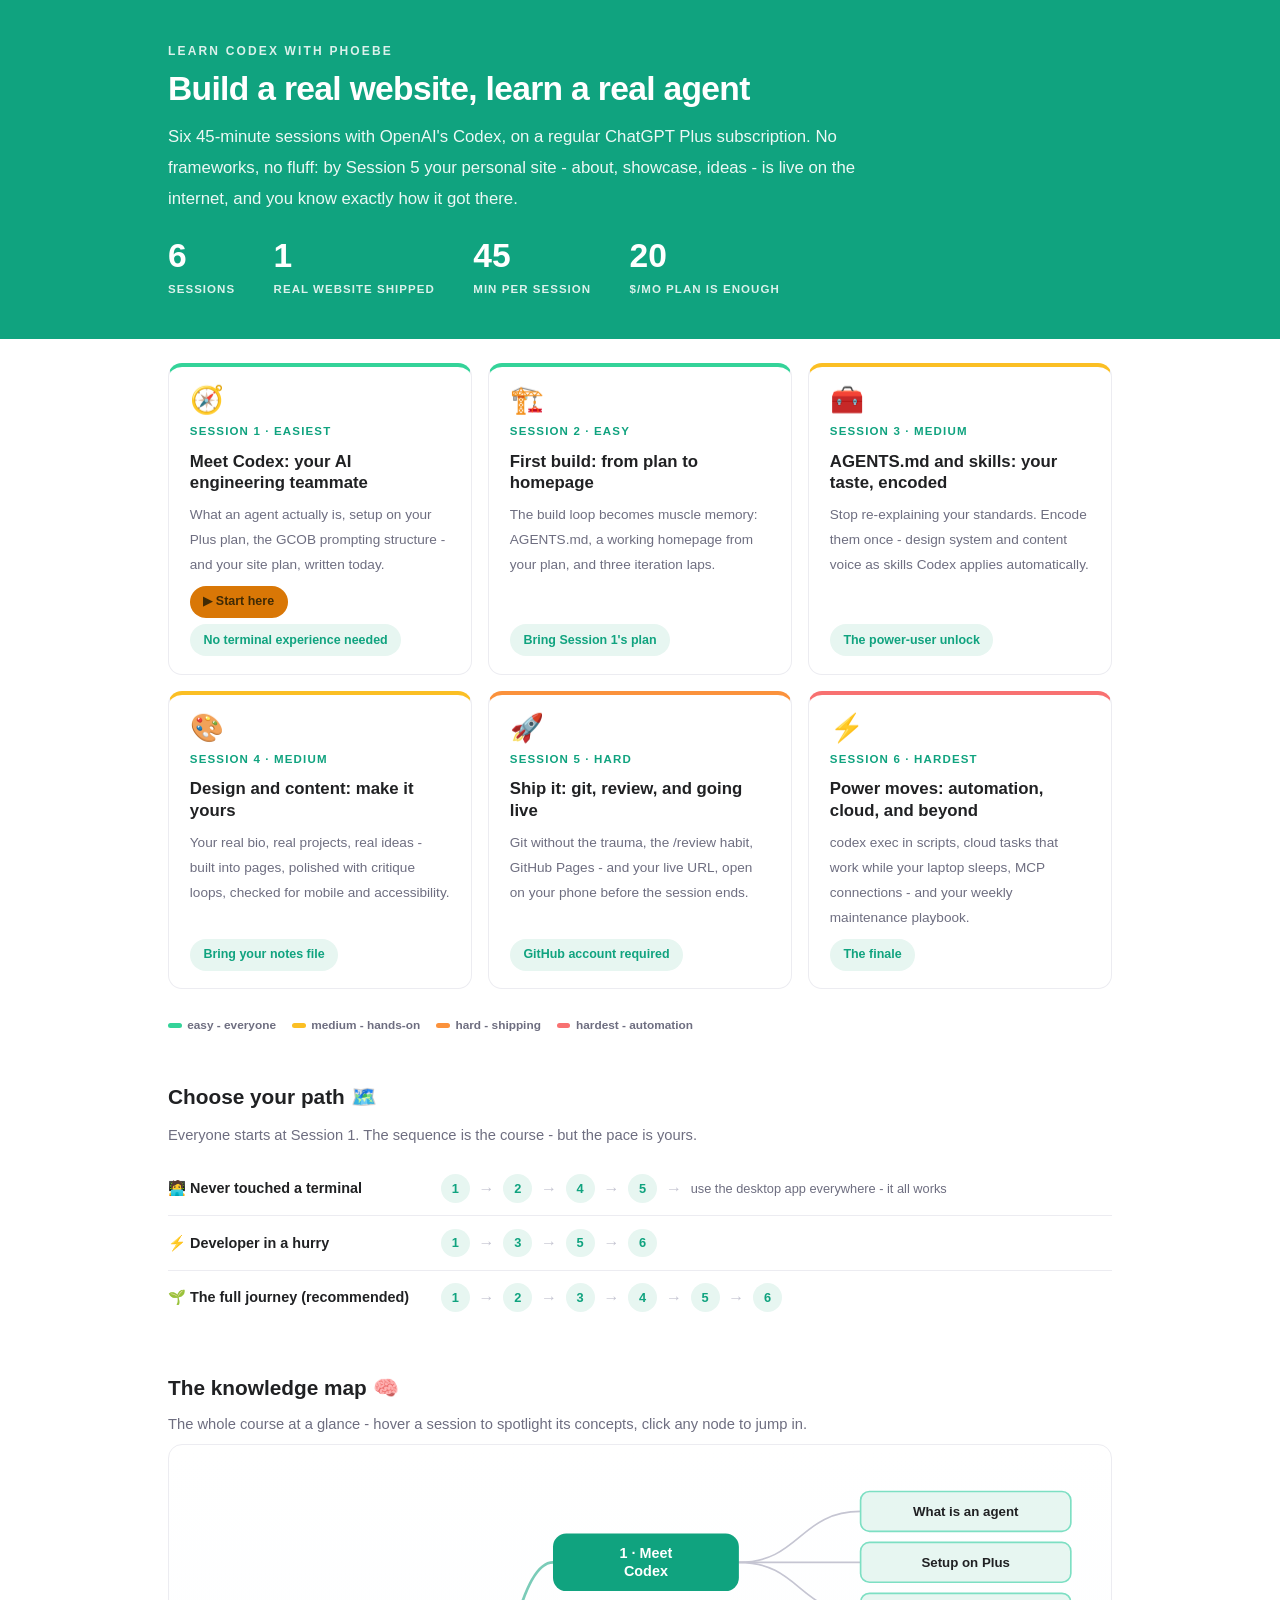
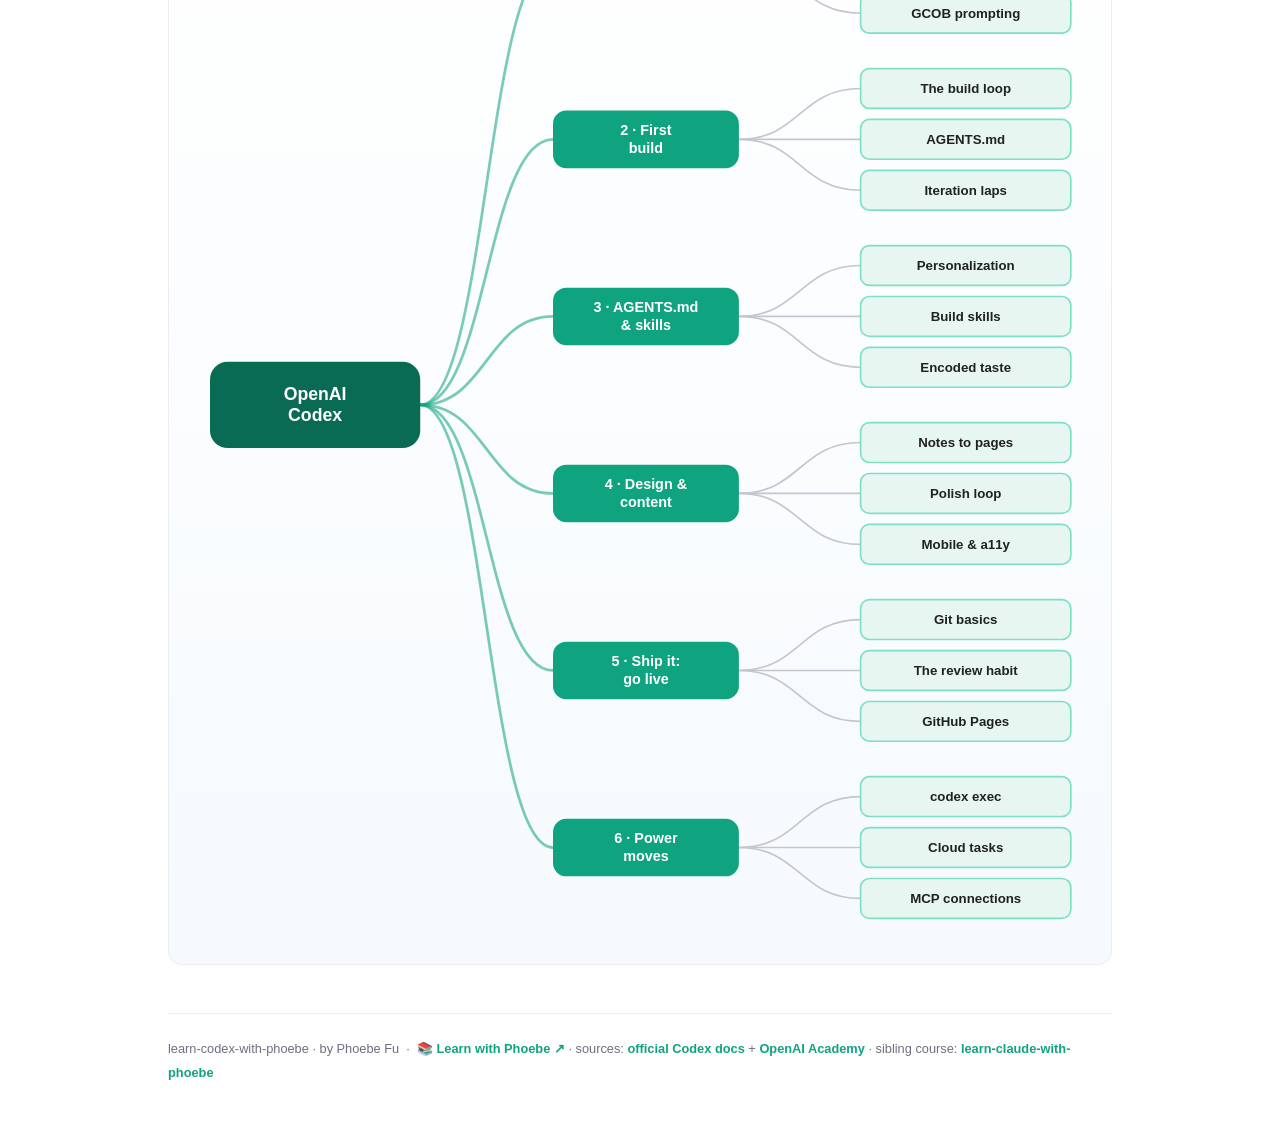
==== index.html @ 8ceea623 "Fix diagram clipping and make every page readable on a narrow screen Diagrams: measured geometry def" ====
<!DOCTYPE html>
<html lang="en">
<head>
<meta charset="UTF-8">
<meta name="viewport" content="width=device-width, initial-scale=1.0">
<title>learn codex with phoebe - build a real website in six sessions</title>
<link rel="stylesheet" href="assets/style.css?v=16">
<style>
  .stats-row { display: flex; gap: 2.4rem; margin-top: 1.5rem; flex-wrap: wrap; }
  .stat b { display: block; font-size: 2.1rem; font-weight: 800; line-height: 1.05; font-variant-numeric: tabular-nums; }
  .stat span { font-size: .72rem; opacity: .85; text-transform: uppercase; letter-spacing: .09em; font-weight: 600; }

  .course-grid { display: grid; grid-template-columns: repeat(auto-fit, minmax(17rem, 1fr)); gap: 1rem; margin-top: 1.5rem; }
  .course-card {
    border: 1px solid var(--hairline);
    border-top: 4px solid var(--diff, var(--indigo));
    border-radius: var(--radius);
    padding: 1.2rem 1.3rem 1.1rem;
    display: flex;
    flex-direction: column;
    gap: .5rem;
    text-decoration: none;
    color: var(--ink);
    background: #fff;
    transition: box-shadow .15s ease, border-color .15s ease, transform .15s ease;
    position: relative;
  }
  .course-card:hover { border-color: var(--indigo-soft); border-top-color: var(--diff, var(--indigo)); box-shadow: 0 8px 28px rgba(16,163,127,.13); transform: translateY(-3px); }
  .course-card .cicon { font-size: 1.7rem; line-height: 1; }
  .course-card .cnum { font-size: .72rem; font-weight: 700; color: var(--indigo); text-transform: uppercase; letter-spacing: .1em; }
  .course-card h3 { font-size: 1.05rem; font-weight: 800; line-height: 1.3; }
  .course-card p { font-size: .85rem; color: var(--muted); flex: 1; }
  .course-card .meta { display: flex; gap: .4rem; flex-wrap: wrap; }

  .diff-legend { display: flex; gap: 1rem; margin-top: 1.6rem; font-size: .74rem; color: var(--muted); font-weight: 600; flex-wrap: wrap; }
  .diff-legend i { display: inline-block; width: .85rem; height: .35rem; border-radius: 999px; margin-right: .35rem; vertical-align: middle; }

  .paths { margin-top: 2.6rem; }
  .paths h2 { font-size: 1.3rem; font-weight: 800; margin-bottom: .3rem; }
  .paths .plede { color: var(--muted); font-size: .92rem; margin-bottom: .8rem; }
  .path { display: flex; gap: .55rem; align-items: center; padding: .75rem 0; border-bottom: .5px solid var(--hairline); flex-wrap: wrap; }
  .path:last-child { border-bottom: none; }
  .path b { min-width: 16.5rem; font-size: .9rem; }
  .path .pstep { background: var(--indigo-50); color: var(--indigo); border-radius: 999px; padding: .16rem .68rem; font-weight: 700; font-size: .8rem; text-decoration: none; transition: all .12s ease; }
  .path .pstep:hover { background: var(--indigo); color: #fff; }
  .path .parr { color: var(--faint); font-weight: 700; }

  .mm-section { margin-top: 1.6rem; }
  .mm-section h2 { font-size: 1.3rem; font-weight: 800; margin-bottom: .2rem; }
  .mm-section .mm-lede { color: var(--muted); font-size: .92rem; margin-bottom: .4rem; }
  .mm-wrap { border: 1px solid var(--hairline); border-radius: var(--radius); background: linear-gradient(180deg,#fff, #F6FAFD); padding: .6rem; overflow-x: auto; }
  .mm-svg { width: 100%; height: auto; display: block; max-width: 60rem; margin: 0 auto; min-width: 34rem; }
  .mm-link { cursor: pointer; text-decoration: none; }
  .mm-node rect { transition: opacity .15s ease, filter .15s ease; }
  .mm-node text { pointer-events: none; }
  .mm-link:hover .mm-node rect { filter: brightness(1.06); }
  .mm-edge { transition: opacity .15s ease; }
</style>
</head>
<body>

<header class="masthead">
  <div class="wrap">
    <div class="eyebrow">Learn Codex with Phoebe</div>
    <h1>Build a real website, learn a real agent</h1>
    <p class="sub">Six 45-minute sessions with OpenAI's Codex, on a regular ChatGPT Plus subscription. No frameworks, no fluff: by Session 5 your personal site - about, showcase, ideas - is live on the internet, and you know exactly how it got there.</p>
    <div class="stats-row">
      <div class="stat"><b data-count="6">6</b><span>sessions</span></div>
      <div class="stat"><b data-count="1">1</b><span>real website shipped</span></div>
      <div class="stat"><b data-count="45">45</b><span>min per session</span></div>
      <div class="stat"><b data-count="20">20</b><span>$/mo plan is enough</span></div>
    </div>
  </div>
</header>

<main class="wrap">
  

  <section class="section">
    <div class="course-grid">
      <a class="course-card" href="courses/01-meet-codex.html" style="--diff:#34D399">
        <span class="cicon">🧭</span>
        <span class="cnum">Session 1 · easiest</span>
        <h3>Meet Codex: your AI engineering teammate</h3>
        <p>What an agent actually is, setup on your Plus plan, the GCOB prompting structure - and your site plan, written today.</p>
        <span class="meta"><span class="pill amber">▶ Start here</span><span class="pill light">No terminal experience needed</span></span>
      </a>
      <a class="course-card" href="courses/02-first-build.html" style="--diff:#34D399">
        <span class="cicon">🏗️</span>
        <span class="cnum">Session 2 · easy</span>
        <h3>First build: from plan to homepage</h3>
        <p>The build loop becomes muscle memory: AGENTS.md, a working homepage from your plan, and three iteration laps.</p>
        <span class="meta"><span class="pill light">Bring Session 1's plan</span></span>
      </a>
      <a class="course-card" href="courses/03-agents-and-skills.html" style="--diff:#FBBF24">
        <span class="cicon">🧰</span>
        <span class="cnum">Session 3 · medium</span>
        <h3>AGENTS.md and skills: your taste, encoded</h3>
        <p>Stop re-explaining your standards. Encode them once - design system and content voice as skills Codex applies automatically.</p>
        <span class="meta"><span class="pill light">The power-user unlock</span></span>
      </a>
      <a class="course-card" href="courses/04-design-and-content.html" style="--diff:#FBBF24">
        <span class="cicon">🎨</span>
        <span class="cnum">Session 4 · medium</span>
        <h3>Design and content: make it yours</h3>
        <p>Your real bio, real projects, real ideas - built into pages, polished with critique loops, checked for mobile and accessibility.</p>
        <span class="meta"><span class="pill light">Bring your notes file</span></span>
      </a>
      <a class="course-card" href="courses/05-ship-it.html" style="--diff:#FB923C">
        <span class="cicon">🚀</span>
        <span class="cnum">Session 5 · hard</span>
        <h3>Ship it: git, review, and going live</h3>
        <p>Git without the trauma, the /review habit, GitHub Pages - and your live URL, open on your phone before the session ends.</p>
        <span class="meta"><span class="pill light">GitHub account required</span></span>
      </a>
      <a class="course-card" href="courses/06-power-moves.html" style="--diff:#F87171">
        <span class="cicon">⚡</span>
        <span class="cnum">Session 6 · hardest</span>
        <h3>Power moves: automation, cloud, and beyond</h3>
        <p>codex exec in scripts, cloud tasks that work while your laptop sleeps, MCP connections - and your weekly maintenance playbook.</p>
        <span class="meta"><span class="pill light">The finale</span></span>
      </a>
    </div>
    <div class="diff-legend">
      <span><i style="background:#34D399"></i>easy - everyone</span>
      <span><i style="background:#FBBF24"></i>medium - hands-on</span>
      <span><i style="background:#FB923C"></i>hard - shipping</span>
      <span><i style="background:#F87171"></i>hardest - automation</span>
    </div>

    <div class="paths">
      <h2>Choose your path 🗺️</h2>
      <p class="plede">Everyone starts at Session 1. The sequence is the course - but the pace is yours.</p>
      <div class="path"><b>🧑‍💻 Never touched a terminal</b>
        <a class="pstep" href="courses/01-meet-codex.html">1</a><span class="parr">→</span>
        <a class="pstep" href="courses/02-first-build.html">2</a><span class="parr">→</span>
        <a class="pstep" href="courses/04-design-and-content.html">4</a><span class="parr">→</span>
        <a class="pstep" href="courses/05-ship-it.html">5</a><span class="parr">→</span>
        <span style="font-size:.8rem;color:var(--muted)">use the desktop app everywhere - it all works</span>
      </div>
      <div class="path"><b>⚡ Developer in a hurry</b>
        <a class="pstep" href="courses/01-meet-codex.html">1</a><span class="parr">→</span>
        <a class="pstep" href="courses/03-agents-and-skills.html">3</a><span class="parr">→</span>
        <a class="pstep" href="courses/05-ship-it.html">5</a><span class="parr">→</span>
        <a class="pstep" href="courses/06-power-moves.html">6</a>
      </div>
      <div class="path"><b>🌱 The full journey (recommended)</b>
        <a class="pstep" href="courses/01-meet-codex.html">1</a><span class="parr">→</span>
        <a class="pstep" href="courses/02-first-build.html">2</a><span class="parr">→</span>
        <a class="pstep" href="courses/03-agents-and-skills.html">3</a><span class="parr">→</span>
        <a class="pstep" href="courses/04-design-and-content.html">4</a><span class="parr">→</span>
        <a class="pstep" href="courses/05-ship-it.html">5</a><span class="parr">→</span>
        <a class="pstep" href="courses/06-power-moves.html">6</a>
      </div>
    </div>
  </section>

  <section class="section mm-section">
    <h2>The knowledge map 🧠</h2>
    <p class="mm-lede">The whole course at a glance - hover a session to spotlight its concepts, click any node to jump in.</p>
    <div class="mm-wrap"><div id="mindmap"></div></div>
  </section>

  <footer class="pagefoot">
    <span>learn-codex-with-phoebe · by Phoebe Fu &nbsp;·&nbsp; 📚 <a href="https://phoebefu6.github.io/learn-with-phoebe/">Learn with Phoebe ↗</a> · sources: <a href="https://learn.chatgpt.com/docs">official Codex docs</a> + <a href="https://academy.openai.com">OpenAI Academy</a> · sibling course: <a href="https://phoebefu6.github.io/learn-claude-with-phoebe/">learn-claude-with-phoebe</a></span>
  </footer>
</main>

<script>
window.MINDMAP_DATA = {
  title: "OpenAI\nCodex",
  centerColor: "#0A6B54",
  sessions: [
    { label: "Meet\nCodex", href: "courses/01-meet-codex.html", color: "#34D399",
      concepts: [
        { label: "What is an agent", href: "courses/01-meet-codex.html" },
        { label: "Setup on Plus", href: "courses/01-meet-codex.html" },
        { label: "GCOB prompting", href: "courses/01-meet-codex.html" } ] },
    { label: "First\nbuild", href: "courses/02-first-build.html", color: "#34D399",
      concepts: [
        { label: "The build loop", href: "courses/02-first-build.html" },
        { label: "AGENTS.md", href: "courses/02-first-build.html" },
        { label: "Iteration laps", href: "courses/02-first-build.html" } ] },
    { label: "AGENTS.md\n& skills", href: "courses/03-agents-and-skills.html", color: "#FBBF24",
      concepts: [
        { label: "Personalization", href: "courses/03-agents-and-skills.html" },
        { label: "Build skills", href: "courses/03-agents-and-skills.html" },
        { label: "Encoded taste", href: "courses/03-agents-and-skills.html" } ] },
    { label: "Design &\ncontent", href: "courses/04-design-and-content.html", color: "#FBBF24",
      concepts: [
        { label: "Notes to pages", href: "courses/04-design-and-content.html" },
        { label: "Polish loop", href: "courses/04-design-and-content.html" },
        { label: "Mobile & a11y", href: "courses/04-design-and-content.html" } ] },
    { label: "Ship it:\ngo live", href: "courses/05-ship-it.html", color: "#FB923C",
      concepts: [
        { label: "Git basics", href: "courses/05-ship-it.html" },
        { label: "The review habit", href: "courses/05-ship-it.html" },
        { label: "GitHub Pages", href: "courses/05-ship-it.html" } ] },
    { label: "Power\nmoves", href: "courses/06-power-moves.html", color: "#F87171",
      concepts: [
        { label: "codex exec", href: "courses/06-power-moves.html" },
        { label: "Cloud tasks", href: "courses/06-power-moves.html" },
        { label: "MCP connections", href: "courses/06-power-moves.html" } ] }
  ]
};
</script>
<script src="assets/mindmap.js?v=16"></script>
<script src="assets/app.js?v=16"></script>
</body>
</html>
---- assets/style.css ----
/* learn-claude-with-phoebe - editorial bold design system
   Accent: indigo #10A37F · Ink: #202123 · Flagship: amber #D97706 */

:root {
  --indigo: #10A37F;
  --indigo-deep: #0A6B54;
  --indigo-mid: #2FBF96;
  --indigo-soft: #7DDFC3;
  --indigo-50: #E7F6F1;
  --ink: #202123;
  --muted: #6E6E80;
  --faint: #C5C5D2;
  --hairline: #ECECF1;
  --amber: #D97706;
  --amber-ink: #3F2A05;
  --amber-50: #FDF3E3;
  --paper: #FFFFFF;
  --code-bg: #0E1613;
  --code-ink: #D9F2E9;
  --radius: 14px;
}

* { margin: 0; padding: 0; box-sizing: border-box; }

html { font-size: 16px; scroll-behavior: smooth; }
html.zoom-125 { font-size: 20px; }
html.zoom-150 { font-size: 24px; }

body {
  font-family: "Inter", -apple-system, BlinkMacSystemFont, "Segoe UI", Roboto, sans-serif;
  background: var(--paper);
  color: var(--ink);
  line-height: 1.85;
  font-feature-settings: "tnum";
}

.wrap { max-width: 62rem; margin: 0 auto; padding: 0 1.5rem; }

/* ---------- header band ---------- */
.masthead {
  background: var(--indigo);
  color: #fff;
  padding: 2.5rem 0 2.25rem;
}
.masthead .eyebrow {
  font-size: .75rem;
  letter-spacing: .18em;
  text-transform: uppercase;
  opacity: .85;
  font-weight: 600;
}
.masthead h1 {
  font-size: 2.1rem;
  line-height: 1.15;
  font-weight: 800;
  margin: .5rem 0 .75rem;
  letter-spacing: -.02em;
}
.masthead h1 .accent { color: inherit; }
.masthead .sub { font-size: 1.05rem; opacity: .92; max-width: 44rem; }

.chip-row { display: flex; flex-wrap: wrap; gap: .5rem; margin-top: 1.1rem; }
.chip {
  display: inline-flex;
  align-items: center;
  gap: .35rem;
  border-radius: 999px;
  padding: .25rem .8rem;
  font-size: .78rem;
  font-weight: 600;
  white-space: nowrap;
}
.chip.level { background: #fff; color: var(--indigo); }
.chip.audience { background: rgba(255,255,255,.16); color: #fff; border: 1px solid rgba(255,255,255,.35); }
.chip.time { background: var(--ink); color: #fff; font-variant-numeric: tabular-nums; }

/* ---------- agenda bar ---------- */
.agenda {
  display: flex;
  border-radius: 999px;
  overflow: hidden;
  margin: 1.4rem 0 0;
  font-size: .72rem;
  font-weight: 600;
  text-align: center;
  color: #fff;
}
.agenda span { padding: .45rem .3rem; white-space: nowrap; overflow: hidden; text-overflow: ellipsis; }
.agenda .a1 { background: var(--indigo-deep); }
.agenda .a2 { background: var(--indigo-mid); }
.agenda .a3 { background: var(--amber); color: var(--amber-ink); }
.agenda .a4 { background: var(--indigo-soft); }

/* ---------- toolbar ---------- */
.toolbar {
  position: sticky;
  top: 0;
  z-index: 40;
  background: rgba(255,255,255,.94);
  backdrop-filter: blur(6px);
  border-bottom: 1px solid var(--hairline);
  padding: .55rem 0;
}
.toolbar .wrap { display: flex; align-items: center; gap: .6rem; }
.toolbar .crumb { font-size: .8rem; color: var(--muted); font-weight: 600; margin-right: auto; }
.toolbar .crumb a { color: var(--indigo); text-decoration: none; }
.btn {
  border: 1px solid var(--hairline);
  background: #fff;
  color: var(--ink);
  border-radius: 999px;
  padding: .35rem .9rem;
  font-size: .78rem;
  font-weight: 600;
  cursor: pointer;
  font-family: inherit;
  transition: all .15s ease;
}
.btn:hover { border-color: var(--indigo); color: var(--indigo); }
.btn.primary { background: var(--indigo); border-color: var(--indigo); color: #fff; }
.btn.primary:hover { background: var(--indigo-deep); }

/* ---------- sections ---------- */
main { padding: 2.5rem 0 4rem; }

.section { margin-bottom: 2.8rem; }
.section-kicker { margin-bottom: 1rem; }
.section-kicker .klabel {
  display: block;
  font-size: .72rem;
  text-transform: uppercase;
  letter-spacing: .1em;
  color: var(--indigo);
  font-weight: 700;
  margin-bottom: .35rem;
}
.section-kicker h2 {
  font-size: 1.45rem;
  font-weight: 800;
  letter-spacing: -.01em;
  display: flex;
  align-items: center;
  gap: .7rem;
  flex-wrap: wrap;
}
.section-kicker .tag {
  border-radius: 999px;
  padding: .18rem .7rem;
  font-size: .7rem;
  font-weight: 700;
  text-transform: uppercase;
  letter-spacing: .08em;
}
.tag.concept { background: var(--indigo-50); color: var(--indigo); }
.tag.demo { background: var(--amber-50); color: var(--amber-ink); }
.tag.exercise { background: var(--ink); color: #fff; }

.lede { color: var(--muted); max-width: 46rem; margin-bottom: 1.4rem; line-height: 1.8; }

/* live vs self-study markers on cards */
.mode {
  font-size: .64rem;
  font-weight: 700;
  text-transform: uppercase;
  letter-spacing: .07em;
  padding: .14rem .6rem;
  border-radius: 999px;
  flex: none;
}
.mode.live { background: var(--indigo); color: #fff; }
.mode.self { background: #fff; color: var(--muted); border: 1px solid var(--hairline); }

/* ---------- accordions ---------- */
details.card {
  border: 1px solid var(--hairline);
  border-radius: var(--radius);
  margin-bottom: .8rem;
  overflow: hidden;
  background: #fff;
}
details.card[open] { border-color: var(--indigo-soft); box-shadow: 0 8px 28px rgba(16,163,127,.08); }
details.card summary {
  list-style: none;
  cursor: pointer;
  padding: 1rem 1.25rem;
  display: flex;
  align-items: center;
  gap: .75rem;
  font-weight: 700;
  font-size: 1.02rem;
  user-select: none;
}
details.card summary::-webkit-details-marker { display: none; }
details.card summary .dot {
  width: .6rem; height: .6rem;
  border-radius: 999px;
  background: var(--indigo);
  flex: none;
}
details.card summary .mini { margin-left: auto; font-size: .72rem; color: var(--muted); font-weight: 600; white-space: nowrap; }
details.card summary .caret { transition: transform .2s ease; color: var(--indigo); font-size: .8rem; }
details.card[open] summary .caret { transform: rotate(90deg); }
details.card .body { padding: 0 1.25rem 1.4rem; border-top: 1px solid var(--hairline); padding-top: 1.15rem; }
details.card .body p { margin-bottom: 1.05rem; max-width: 48rem; }
details.card .body p:last-child { margin-bottom: 0; }
details.card .body ul, details.card .body ol { margin: 0 0 1.1rem 1.2rem; max-width: 47rem; }
details.card .body li { margin-bottom: .65rem; }
details.card .body h4 { font-size: .95rem; font-weight: 700; margin: 1.1rem 0 .45rem; }
details.card .body h4:first-child { margin-top: 0; }

/* ---------- pills & legends ---------- */
.legend { display: flex; flex-wrap: wrap; gap: .5rem; margin: 0 0 1.2rem; }
.pill {
  display: inline-flex;
  align-items: center;
  gap: .4rem;
  border-radius: 999px;
  padding: .28rem .85rem;
  font-size: .78rem;
  font-weight: 600;
}
.pill.solid { background: var(--indigo); color: #fff; }
.pill.light { background: var(--indigo-50); color: var(--indigo); }
.pill.inkpill { background: var(--ink); color: #fff; }
.pill.amber, .pill.peach { background: var(--amber); color: var(--amber-ink); }
.pill.bare { color: var(--faint); }

/* ---------- 4D grid ---------- */
.grid-2 { display: grid; grid-template-columns: repeat(auto-fit, minmax(15rem, 1fr)); gap: .8rem; margin: .5rem 0 1rem; }
.d-card {
  border: 1px solid var(--hairline);
  border-left: 4px solid var(--indigo);
  border-radius: 10px;
  padding: 1rem 1.1rem;
}
.d-card h4 { font-size: .95rem; margin-bottom: .3rem; }
.d-card h4 .lead-letter { color: var(--indigo); }
.d-card p { font-size: .86rem; color: var(--muted); margin: 0; }

/* ---------- tables ---------- */
table.clean { width: 100%; border-collapse: collapse; font-size: .9rem; margin: .4rem 0 1rem; }
table.clean th {
  text-align: left;
  font-size: .72rem;
  text-transform: uppercase;
  letter-spacing: .08em;
  color: var(--muted);
  padding: .5rem .6rem;
  border-bottom: 2px solid var(--ink);
}
table.clean td { padding: .7rem .6rem; border-bottom: .5px solid var(--hairline); vertical-align: top; line-height: 1.7; }
table.clean td:first-child { font-weight: 600; }

/* ---------- prompt boxes ---------- */
.prompt-box {
  position: relative;
  background: var(--code-bg);
  color: var(--code-ink);
  border-radius: var(--radius);
  padding: 1.1rem 1.2rem;
  margin: 1rem 0 1.2rem;
  font-family: "SF Mono", ui-monospace, Menlo, Consolas, monospace;
  font-size: .84rem;
  line-height: 1.65;
  white-space: pre-wrap;
  word-break: break-word;
}
.prompt-box .label {
  position: absolute;
  top: -0.7rem;
  left: 1rem;
  background: var(--indigo);
  color: #fff;
  font-family: "Inter", -apple-system, sans-serif;
  font-size: .68rem;
  font-weight: 700;
  letter-spacing: .06em;
  text-transform: uppercase;
  border-radius: 999px;
  padding: .15rem .7rem;
}
.prompt-box.bad .label { background: var(--faint); color: var(--ink); }
.prompt-box.good .label { background: var(--amber); color: var(--amber-ink); }
.copy-btn {
  position: absolute;
  top: .7rem;
  right: .7rem;
  background: rgba(255,255,255,.1);
  border: 1px solid rgba(255,255,255,.25);
  color: #fff;
  border-radius: 999px;
  padding: .25rem .8rem;
  font-size: .72rem;
  font-weight: 600;
  cursor: pointer;
  font-family: "Inter", -apple-system, sans-serif;
  transition: background .15s ease;
}
.copy-btn:hover { background: rgba(255,255,255,.22); }
.copy-btn.copied { background: var(--amber); border-color: var(--amber); color: var(--amber-ink); }

/* ---------- demo steps ---------- */
.steps { counter-reset: step; margin: .6rem 0 1rem; }
.step {
  display: flex;
  gap: .9rem;
  padding: .85rem 0;
  border-bottom: .5px solid var(--hairline);
}
.step:last-child { border-bottom: none; }
.step::before {
  counter-increment: step;
  content: counter(step);
  flex: none;
  width: 1.7rem; height: 1.7rem;
  border-radius: 999px;
  background: var(--indigo-50);
  color: var(--indigo);
  font-weight: 700;
  font-size: .85rem;
  display: inline-flex;
  align-items: center;
  justify-content: center;
  margin-top: .1rem;
}
.step p { margin: 0; }

/* ---------- callouts ---------- */
.callout {
  border-radius: var(--radius);
  padding: 1rem 1.2rem;
  margin: 1rem 0;
  font-size: .92rem;
}
.callout.tip { background: var(--indigo-50); border-left: 4px solid var(--indigo); }
.callout.win { background: var(--amber-50); border-left: 4px solid var(--amber); }
.callout strong:first-child { display: block; margin-bottom: .2rem; }

.callout.example {
  background: #FFFFFF;
  border: 1px solid var(--hairline);
  border-left: 4px solid var(--amber);
  font-size: .9rem;
}
.callout.example .ex-pill {
  display: inline-block;
  background: var(--amber);
  color: var(--amber-ink);
  border-radius: 999px;
  padding: .15rem .7rem;
  font-size: .68rem;
  font-weight: 700;
  text-transform: uppercase;
  letter-spacing: .06em;
  margin-bottom: .5rem;
}
.callout.example p { margin: 0 0 .75rem; max-width: 47rem; }
.callout.example p:last-child { margin-bottom: 0; }
.callout.example ul { margin: 0 0 0 1.1rem; max-width: 46rem; }
.callout.example li { margin-bottom: .6rem; }
.callout.example li:last-child { margin-bottom: 0; }

/* ---------- zoomable figures ---------- */
figure.zoomable {
  border: 1px solid var(--hairline);
  border-radius: var(--radius);
  padding: 1.2rem;
  margin: 1rem 0 1.4rem;
  cursor: zoom-in;
  transition: box-shadow .15s ease;
  background: #fff;
}
figure.zoomable:hover { box-shadow: 0 8px 28px rgba(16,163,127,.12); }
figure.zoomable svg, figure.zoomable img { width: 100%; height: auto; display: block; }
figure.zoomable figcaption {
  margin-top: .6rem;
  font-size: .76rem;
  color: var(--muted);
  font-weight: 600;
  display: flex;
  align-items: center;
  gap: .4rem;
}

.lightbox {
  position: fixed;
  inset: 0;
  z-index: 100;
  background: rgba(32,33,35,.9);
  display: none;
  align-items: center;
  justify-content: center;
  padding: 3vh 3vw;
  cursor: zoom-out;
}
.lightbox.open { display: flex; }
.lightbox .inner {
  background: #fff;
  border-radius: var(--radius);
  padding: 2rem;
  max-width: 94vw;
  max-height: 92vh;
  overflow: auto;
}
.lightbox .inner svg, .lightbox .inner img { width: min(88vw, 70rem); height: auto; }
.lightbox .close-hint {
  position: fixed;
  top: 1rem; right: 1.4rem;
  color: #fff;
  font-size: .8rem;
  font-weight: 600;
  opacity: .8;
}

/* ---------- courses covered ---------- */
.covered { border: 1px solid var(--hairline); border-radius: var(--radius); overflow: hidden; }
.covered-row {
  display: flex;
  align-items: baseline;
  gap: .8rem;
  padding: .75rem 1.1rem;
  border-bottom: .5px solid var(--hairline);
  font-size: .9rem;
}
.covered-row:last-child { border-bottom: none; }
.covered-row .status { flex: none; }
.covered-row .name { font-weight: 600; }
.covered-row .note { margin-left: auto; color: var(--muted); font-size: .78rem; text-align: right; }

/* ---------- cheat sheet footer ---------- */
.cheat {
  background: var(--ink);
  color: #fff;
  border-radius: var(--radius);
  padding: 1.6rem 1.6rem 1.3rem;
  margin-top: 3rem;
}
.cheat h3 { font-size: 1.1rem; margin-bottom: 1rem; }
.cheat h3 span { color: var(--indigo-soft); }
.cheat .grid-2 { gap: 1rem; }
.cheat .cheat-item { border-left: 3px solid var(--indigo-mid); padding-left: .8rem; }
.cheat .cheat-item b { display: block; font-size: .85rem; color: var(--indigo-soft); }
.cheat .cheat-item span { font-size: .82rem; opacity: .85; }

footer.pagefoot {
  border-top: 1px solid var(--hairline);
  margin-top: 3rem;
  padding: 1.4rem 0 2.5rem;
  font-size: .8rem;
  color: var(--muted);
  display: flex;
  justify-content: space-between;
  flex-wrap: wrap;
  gap: .8rem;
}
footer.pagefoot a { color: var(--indigo); text-decoration: none; font-weight: 600; }

/* ---------- wayfinding: reading progress + section dots + part numbers ---------- */

#progress-bar {
  position: fixed;
  top: 0; left: 0;
  height: 3px;
  width: 0;
  background: linear-gradient(90deg, var(--indigo), var(--amber));
  z-index: 90;
}

.pagenav {
  position: fixed;
  right: 1.1rem;
  top: 50%;
  transform: translateY(-50%);
  z-index: 50;
  display: flex;
  flex-direction: column;
  gap: .55rem;
}
.pagenav a {
  width: .68rem; height: .68rem;
  border-radius: 999px;
  background: #fff;
  border: 2px solid var(--faint);
  display: block;
  position: relative;
  transition: all .15s ease;
}
.pagenav a:hover { border-color: var(--indigo); transform: scale(1.3); }
.pagenav a.active { background: var(--indigo); border-color: var(--indigo); }
.pagenav a .nlabel {
  position: absolute;
  right: 1.4rem;
  top: 50%;
  transform: translateY(-50%);
  background: var(--ink);
  color: #fff;
  font-size: .7rem;
  font-weight: 600;
  padding: .22rem .65rem;
  border-radius: 6px;
  white-space: nowrap;
  opacity: 0;
  pointer-events: none;
  transition: opacity .15s ease;
}
.pagenav a:hover .nlabel { opacity: 1; }
@media (max-width: 74rem) { .pagenav { display: none; } }

main { counter-reset: partnum -1; }
.section .section-kicker { position: relative; }
.section .section-kicker::before {
  counter-increment: partnum;
  content: counter(partnum, decimal-leading-zero);
  position: absolute;
  right: 0;
  top: -1.2rem;
  font-size: 4.4rem;
  font-weight: 800;
  color: var(--indigo-50);
  line-height: 1;
  font-variant-numeric: tabular-nums;
  pointer-events: none;
  z-index: 0;
}
.section .section-kicker > * { position: relative; z-index: 1; }

details.card summary { transition: background .15s ease; }
details.card summary:hover { background: #F7FBF9; }

/* ---------- journey strip: you are here in the series ---------- */
.journey {
  display: flex;
  align-items: center;
  gap: .45rem;
  margin-top: 1.1rem;
  flex-wrap: wrap;
}
.journey .jlabel { font-size: .7rem; font-weight: 700; text-transform: uppercase; letter-spacing: .09em; opacity: .8; margin-right: .3rem; }
.journey a {
  width: 1.7rem; height: 1.7rem;
  border-radius: 999px;
  display: inline-flex;
  align-items: center;
  justify-content: center;
  font-size: .8rem;
  font-weight: 700;
  text-decoration: none;
  color: #fff;
  border: 1.5px solid rgba(255,255,255,.45);
  transition: all .15s ease;
  font-variant-numeric: tabular-nums;
}
.journey a:hover { border-color: #fff; transform: scale(1.12); }
.journey a.here { background: #fff; color: var(--indigo); border-color: #fff; }
.journey a.dd-chip { width: auto; border-radius: 999px; padding: 0 .7rem; font-size: .72rem; }

/* ---------- check-yourself quiz ---------- */
.quiz-q {
  border: 1px solid var(--hairline);
  border-radius: var(--radius);
  padding: 1.1rem 1.25rem 1rem;
  margin-bottom: .9rem;
  background: #fff;
}
.quiz-q .qtext { font-weight: 700; margin-bottom: .7rem; }
.quiz-q .qopt {
  display: block;
  width: 100%;
  text-align: left;
  background: #fff;
  border: 1px solid var(--hairline);
  border-radius: 10px;
  padding: .6rem .9rem;
  margin-bottom: .5rem;
  font-size: .9rem;
  font-family: inherit;
  color: var(--ink);
  cursor: pointer;
  transition: all .15s ease;
}
.quiz-q .qopt:hover { border-color: var(--indigo); background: var(--indigo-50); }
.quiz-q .qopt.correct { background: var(--indigo); border-color: var(--indigo); color: #fff; font-weight: 600; }
.quiz-q .qopt.correct::after { content: "  ✓"; }
.quiz-q .qopt.wrong { background: #FEF2F2; border-color: #FCA5A5; color: #991B1B; animation: qshake .3s ease; }
.quiz-q .qopt.wrong::after { content: "  ✗ try again"; font-size: .78rem; }
.quiz-q .qopt:disabled { cursor: default; }
.quiz-q .qwhy {
  display: none;
  background: var(--amber-50);
  border-left: 4px solid var(--amber);
  border-radius: 8px;
  padding: .6rem .9rem;
  font-size: .86rem;
  margin-top: .3rem;
}
.quiz-q.answered .qwhy { display: block; }
@keyframes qshake {
  0%, 100% { transform: translateX(0); }
  25% { transform: translateX(-5px); }
  75% { transform: translateX(5px); }
}
.quiz-score { font-weight: 700; color: var(--indigo); margin-top: .4rem; }

@media (prefers-reduced-motion: reduce) {
  .quiz-q .qopt.wrong { animation: none; }
  .journey a:hover { transform: none; }
}

/* ---------- micro-interactions (react-bits inspired, vanilla) ---------- */

/* BlurText: staggered word reveal on the masthead headline */
.masthead h1 .bw {
  display: inline-block;
  opacity: 0;
  filter: blur(8px);
  transform: translateY(.35em);
  animation: bw-in .7s cubic-bezier(.22,.9,.35,1) forwards;
  animation-delay: var(--bw-delay, 0s);
}
@keyframes bw-in {
  to { opacity: 1; filter: blur(0); transform: translateY(0); }
}

/* SpotlightCard: cursor-following highlight on accordion cards */
details.card { position: relative; }
details.card::after {
  content: "";
  position: absolute;
  inset: 0;
  pointer-events: none;
  opacity: 0;
  transition: opacity .3s ease;
  background: radial-gradient(320px circle at var(--mx, 50%) var(--my, 50%), rgba(16,163,127,.09), transparent 65%);
}
details.card:hover::after { opacity: 1; }

/* ScrollReveal: sections rise in as they enter the viewport */
.js-reveal .section {
  opacity: 0;
  transform: translateY(16px);
  transition: opacity .6s ease, transform .6s cubic-bezier(.22,.9,.35,1);
}
.js-reveal .section.revealed { opacity: 1; transform: none; }

@media (prefers-reduced-motion: reduce) {
  .masthead h1 .bw { animation: none; opacity: 1; filter: none; transform: none; }
  details.card::after { display: none; }
  .js-reveal .section { opacity: 1; transform: none; transition: none; }
}

@media (max-width: 40rem) {
  .masthead h1 { font-size: 1.6rem; }
  .agenda span { font-size: .6rem; }
  .toolbar .crumb { display: none; }
}

@media print {
  .toolbar, .copy-btn { display: none; }
  details.card { border: 1px solid #ccc; }
}

/* === LWP-PATCH v2 === */
/* palette-agnostic aliases: 75 repos use --indigo/--amber, 1 uses --pine/--clay */
:root {
  --pv-accent: var(--indigo, var(--pine, #334155));
  --pv-flag: var(--amber, var(--clay, #B45309));
  --pv-flag-50: var(--amber-50, var(--clay-50, #FEF3E2));
}

/* ============================================================
   v2 - readable on a phone + reading modes
   Layout only. No palette tokens are changed.
   ============================================================ */

/* --- skip link --- */
.skip-link {
  position: absolute; left: -9999px; top: 0; z-index: 200;
  background: var(--pv-accent); color: #fff;
  padding: .7rem 1.1rem; border-radius: 0 0 var(--radius) 0;
  font-weight: 700; font-size: .85rem; text-decoration: none;
}
.skip-link:focus { left: 0; }

/* --- visible keyboard focus everywhere --- */
:focus-visible {
  outline: 3px solid var(--pv-flag);
  outline-offset: 2px;
  border-radius: 4px;
}

/* --- diagrams: hold authored width, scroll instead of shrinking --- */
.figscroll { overflow-x: auto; -webkit-overflow-scrolling: touch; overscroll-behavior-x: contain; }
.figscroll::-webkit-scrollbar { height: 6px; }
.figscroll::-webkit-scrollbar-thumb { background: var(--faint); border-radius: 3px; }

/* --- tables: scroll container + sticky row label --- */
.tablescroll { overflow-x: auto; -webkit-overflow-scrolling: touch; border-radius: var(--radius); }

/* --- section contents counter --- */
.sec-meta {
  display: block; margin-top: .3rem;
  font-size: .72rem; font-weight: 700; letter-spacing: .06em;
  text-transform: uppercase; color: var(--muted);
  font-variant-numeric: tabular-nums;
}

/* --- study-mode switch --- */
.btn.mode-on { background: var(--pv-flag); border-color: var(--pv-flag); color: #fff; }

/* --- deep-linked card gets a moment of emphasis --- */
details.card.linked { border-color: var(--pv-flag); box-shadow: 0 0 0 3px var(--pv-flag-50); }

@media (max-width: 820px) {
  /* labels keep the size they were drawn at; the figure scrolls */
  figure.zoomable svg { min-width: 820px; }
  .figscroll .mm-svg, .mindmap svg { min-width: 840px; }

  table.clean { min-width: 620px; }
  table.clean th:first-child,
  table.clean td:first-child {
    position: sticky; left: 0; background: #fff;
    box-shadow: 1px 0 0 var(--hairline);
  }

  pre, .prompt-box { overflow-x: auto; }

  /* 44px tap targets */
  details.card summary { min-height: 44px; }
  .qopt { min-height: 44px; display: flex; align-items: center; padding: .7rem .9rem; }
  .toolbar .btn, .pagefoot a { min-height: 44px; display: inline-flex; align-items: center; }
}

@media (max-width: 640px) {
  /* long inline code tokens and nowrap chips are the two things that still
     forced the page sideways below 640px: let them break rather than push
     the layout. Inside the media query only - desktop is untouched. */
  :not(pre) > code, .prompt-box span, code span { overflow-wrap: anywhere; word-break: break-word; }
  .chip, .syn-chip, .pill, .mode, .tag { white-space: normal; max-width: 100%; }

  /* the agenda bar truncated its own labels into nonsense - stack it */
  .agenda { flex-direction: column; align-items: stretch; gap: .3rem; }
  .agenda span { font-size: .74rem; text-align: left; padding: .4rem .7rem; flex: none !important; }
  .chip-row, .legend { flex-wrap: wrap; }
  .journey { flex-wrap: wrap; row-gap: .45rem; }
}

/* --- print: a session should print as a complete handout --- */
@media print {
  .pagenav, #progress-bar, .skip-link, .journey, .lightbox { display: none !important; }
  details.card > .body { display: block !important; }
  details.card, figure, table.clean, .callout { break-inside: avoid; page-break-inside: avoid; }
  figure.zoomable svg { min-width: 0; max-width: 100%; }
  .figscroll, .tablescroll { overflow: visible; }
  a[href^="http"]::after { content: " (" attr(href) ")"; font-size: .72rem; color: #555; }
}

/* swipe hint: own line, only when the diagram really does scroll */
figure.zoomable.can-scroll figcaption { flex-wrap: wrap; }
figure.zoomable.can-scroll figcaption::after {
  content: "swipe the diagram \2192";
  flex: 0 0 100%;
  margin-top: .2rem;
  font-size: .72rem;
  font-weight: 700;
  letter-spacing: .04em;
  color: var(--pv-flag);
}
/* === /LWP-PATCH === */
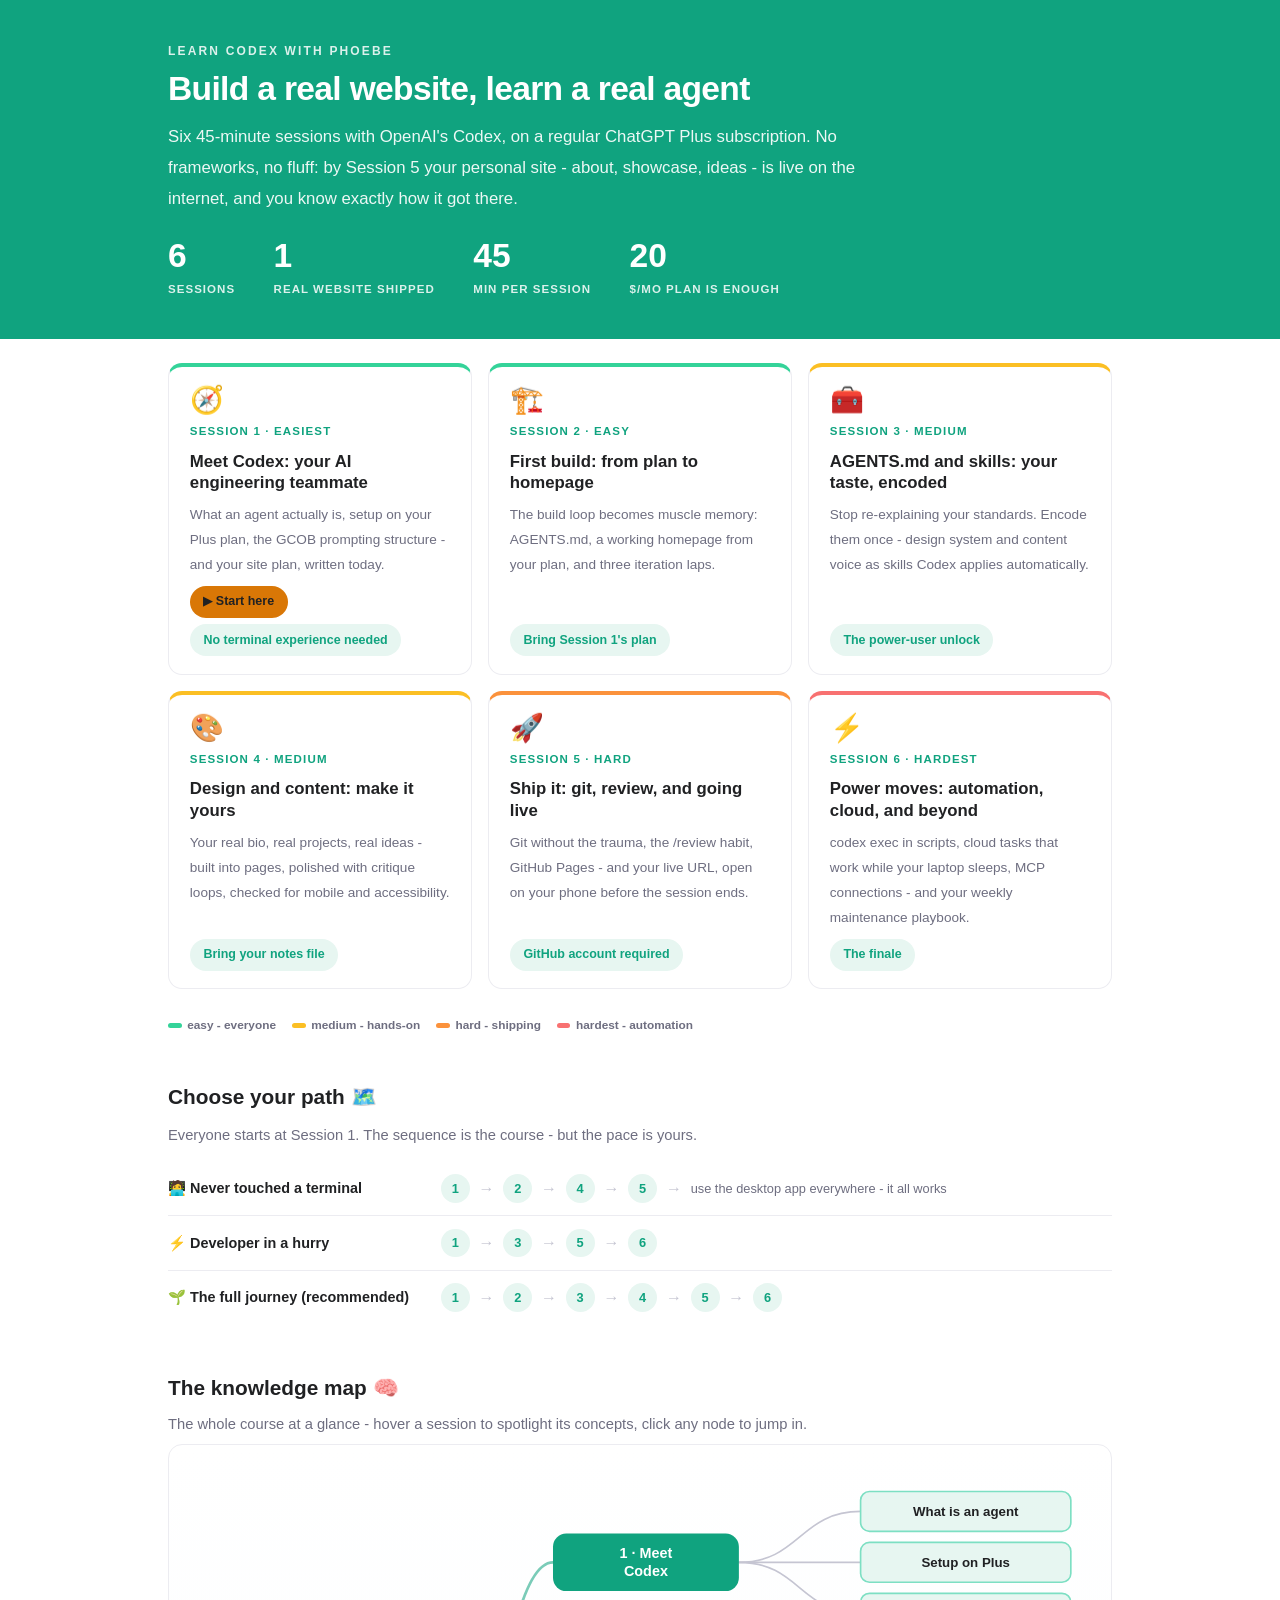
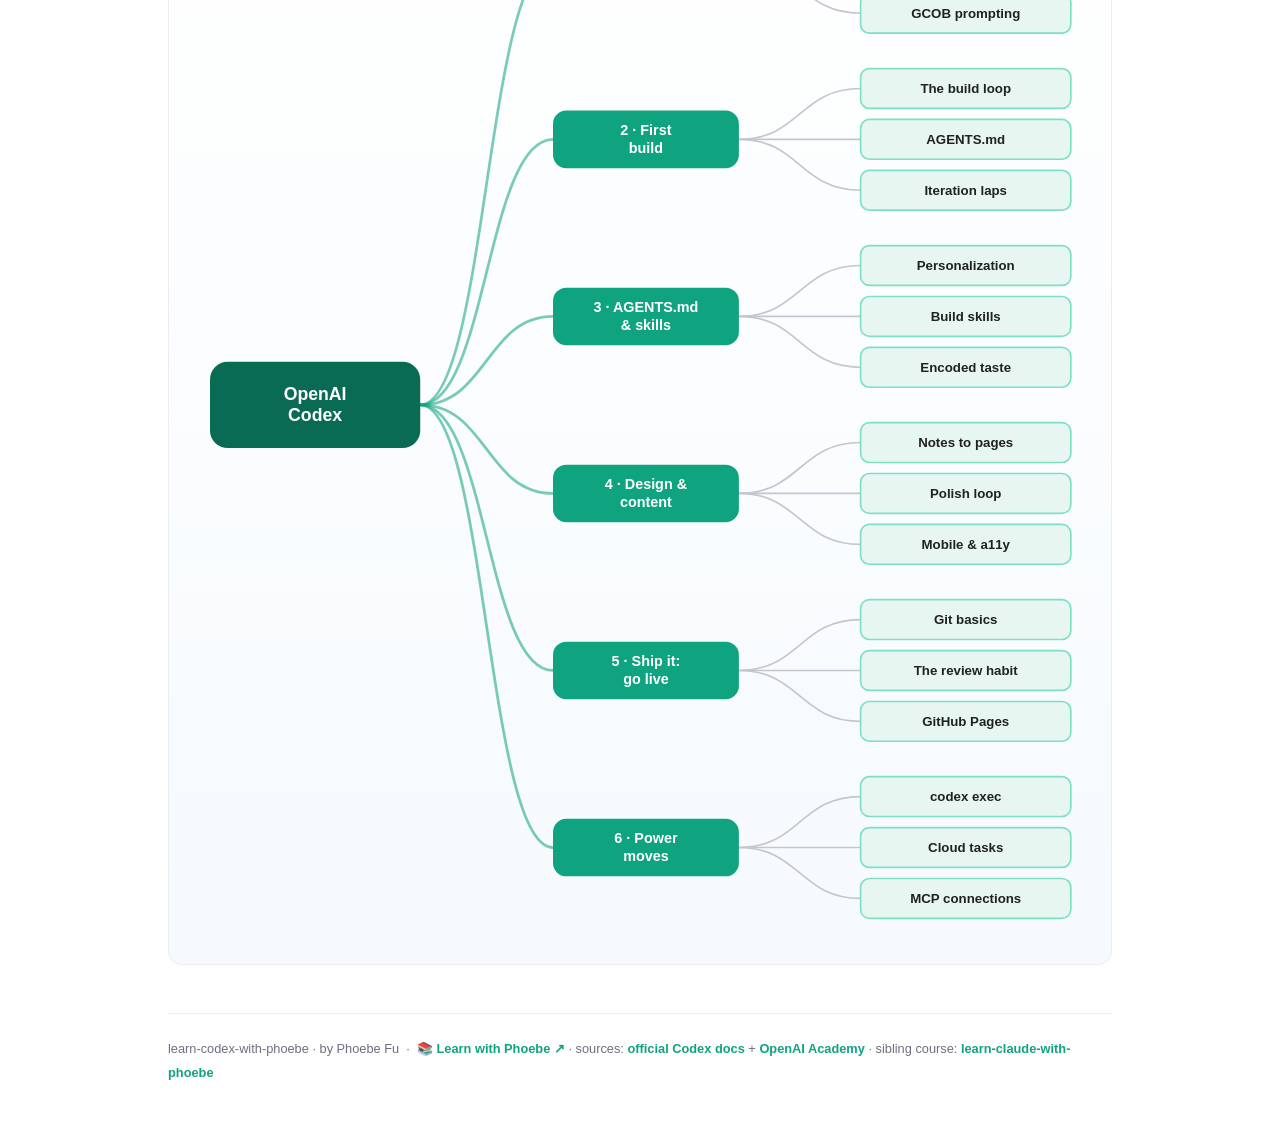
==== commit 9d1f545b: "Fix unreadable pills and labels: the course's own ink on the amber fill The "Real world" pill, build" ====
--- a/index.html
+++ b/index.html
@@ -3,8 +3,23 @@
 <head>
 <meta charset="UTF-8">
 <meta name="viewport" content="width=device-width, initial-scale=1.0">
+<!-- social:start -->
+<meta name="description" content="Six 45-minute sessions with OpenAI&#x27;s Codex, on a regular ChatGPT Plus subscription. No frameworks, no fluff: by Session 5 your personal site - about, showcase, ideas - is live on the internet...">
+<meta property="og:type" content="article">
+<meta property="og:site_name" content="Learn with Phoebe">
+<meta property="og:title" content="learn codex with phoebe - build a real website in six sessions">
+<meta property="og:description" content="Six 45-minute sessions with OpenAI&#x27;s Codex, on a regular ChatGPT Plus subscription. No frameworks, no fluff: by Session 5 your personal site - about, showcase, ideas - is live on the internet...">
+<meta property="og:url" content="https://phoebefu6.github.io/learn-codex-with-phoebe/">
+<meta property="og:image" content="https://phoebefu6.github.io/learn-codex-with-phoebe/assets/og-cover.png">
+<meta property="og:image:width" content="1200">
+<meta property="og:image:height" content="630">
+<meta name="twitter:card" content="summary_large_image">
+<meta name="twitter:title" content="learn codex with phoebe - build a real website in six sessions">
+<meta name="twitter:description" content="Six 45-minute sessions with OpenAI&#x27;s Codex, on a regular ChatGPT Plus subscription. No frameworks, no fluff: by Session 5 your personal site - about, showcase, ideas - is live on the internet...">
+<meta name="twitter:image" content="https://phoebefu6.github.io/learn-codex-with-phoebe/assets/og-cover.png">
+<!-- social:end -->
 <title>learn codex with phoebe - build a real website in six sessions</title>
-<link rel="stylesheet" href="assets/style.css?v=16">
+<link rel="stylesheet" href="assets/style.css?v=21">
 <style>
   .stats-row { display: flex; gap: 2.4rem; margin-top: 1.5rem; flex-wrap: wrap; }
   .stat b { display: block; font-size: 2.1rem; font-weight: 800; line-height: 1.05; font-variant-numeric: tabular-nums; }
@@ -204,7 +219,7 @@
   ]
 };
 </script>
-<script src="assets/mindmap.js?v=16"></script>
-<script src="assets/app.js?v=16"></script>
+<script src="assets/mindmap.js?v=17"></script>
+<script src="assets/app.js?v=17"></script>
 </body>
 </html>
--- a/assets/style.css
+++ b/assets/style.css
@@ -87,9 +87,9 @@
 }
 .agenda span { padding: .45rem .3rem; white-space: nowrap; overflow: hidden; text-overflow: ellipsis; }
 .agenda .a1 { background: var(--indigo-deep); }
-.agenda .a2 { background: var(--indigo-mid); }
-.agenda .a3 { background: var(--amber); color: var(--amber-ink); }
-.agenda .a4 { background: var(--indigo-soft); }
+.agenda .a2 { background: var(--indigo-mid); color: var(--ink); }
+.agenda .a3 { background: var(--amber); color: var(--ink); }
+.agenda .a4 { background: var(--indigo-soft); color: var(--ink); }
 
 /* ---------- toolbar ---------- */
 .toolbar {
@@ -101,8 +101,9 @@
   border-bottom: 1px solid var(--hairline);
   padding: .55rem 0;
 }
-.toolbar .wrap { display: flex; align-items: center; gap: .6rem; }
-.toolbar .crumb { font-size: .8rem; color: var(--muted); font-weight: 600; margin-right: auto; }
+.toolbar .wrap { display: flex; align-items: center; gap: .5rem; flex-wrap: nowrap; }
+.toolbar .crumb { font-size: .8rem; color: var(--muted); font-weight: 600; margin-right: auto; min-width: 0; white-space: nowrap; overflow: hidden; text-overflow: ellipsis; }
+.toolbar .btn { white-space: nowrap; flex: none; padding: .38rem .8rem; font-size: .78rem; line-height: 1.2; }
 .toolbar .crumb a { color: var(--indigo); text-decoration: none; }
 .btn {
   border: 1px solid var(--hairline);
@@ -222,7 +223,7 @@
 .pill.solid { background: var(--indigo); color: #fff; }
 .pill.light { background: var(--indigo-50); color: var(--indigo); }
 .pill.inkpill { background: var(--ink); color: #fff; }
-.pill.amber, .pill.peach { background: var(--amber); color: var(--amber-ink); }
+.pill.amber, .pill.peach { background: var(--amber); color: var(--ink); }
 .pill.bare { color: var(--faint); }
 
 /* ---------- 4D grid ---------- */
@@ -280,7 +281,7 @@
   padding: .15rem .7rem;
 }
 .prompt-box.bad .label { background: var(--faint); color: var(--ink); }
-.prompt-box.good .label { background: var(--amber); color: var(--amber-ink); }
+.prompt-box.good .label { background: var(--amber); color: var(--ink); }
 .copy-btn {
   position: absolute;
   top: .7rem;
@@ -297,16 +298,20 @@
   transition: background .15s ease;
 }
 .copy-btn:hover { background: rgba(255,255,255,.22); }
-.copy-btn.copied { background: var(--amber); border-color: var(--amber); color: var(--amber-ink); }
+.copy-btn.copied { background: var(--amber); border-color: var(--amber); color: var(--ink); }
 
 /* ---------- demo steps ---------- */
 .steps { counter-reset: step; margin: .6rem 0 1rem; }
 .step {
-  display: flex;
-  gap: .9rem;
+  display: grid;
+  grid-template-columns: max-content minmax(0, 1fr);
+  column-gap: .9rem;
+  row-gap: .2rem;
   padding: .85rem 0;
   border-bottom: .5px solid var(--hairline);
 }
+.step > * { grid-column: 2; min-width: 0; }
+.step > .prompt-box { margin: .8rem 0 .4rem; }
 .step:last-child { border-bottom: none; }
 .step::before {
   counter-increment: step;
@@ -345,7 +350,7 @@
 .callout.example .ex-pill {
   display: inline-block;
   background: var(--amber);
-  color: var(--amber-ink);
+  color: var(--ink);
   border-radius: 999px;
   padding: .15rem .7rem;
   font-size: .68rem;
@@ -727,14 +732,18 @@
   /* 44px tap targets */
   details.card summary { min-height: 44px; }
   .qopt { min-height: 44px; display: flex; align-items: center; padding: .7rem .9rem; }
-  .toolbar .btn, .pagefoot a { min-height: 44px; display: inline-flex; align-items: center; }
+  .toolbar .btn, .pagefoot a { min-height: 44px; display: inline-flex; align-items: center; justify-content: center; }
+  .toolbar .crumb, .toolbar #zoom-toggle { display: none; }
+  .toolbar .btn { flex: 1 1 0; padding: .3rem .4rem; font-size: .72rem; }
+  table.clean { display: block; overflow-x: auto; -webkit-overflow-scrolling: touch; }
 }
 
 @media (max-width: 640px) {
   /* long inline code tokens and nowrap chips are the two things that still
      forced the page sideways below 640px: let them break rather than push
      the layout. Inside the media query only - desktop is untouched. */
-  :not(pre) > code, .prompt-box span, code span { overflow-wrap: anywhere; word-break: break-word; }
+  :not(pre) > code, .prompt-box span, code span,
+  p span, li span, td span { overflow-wrap: anywhere; word-break: break-word; }
   .chip, .syn-chip, .pill, .mode, .tag { white-space: normal; max-width: 100%; }
 
   /* the agenda bar truncated its own labels into nonsense - stack it */
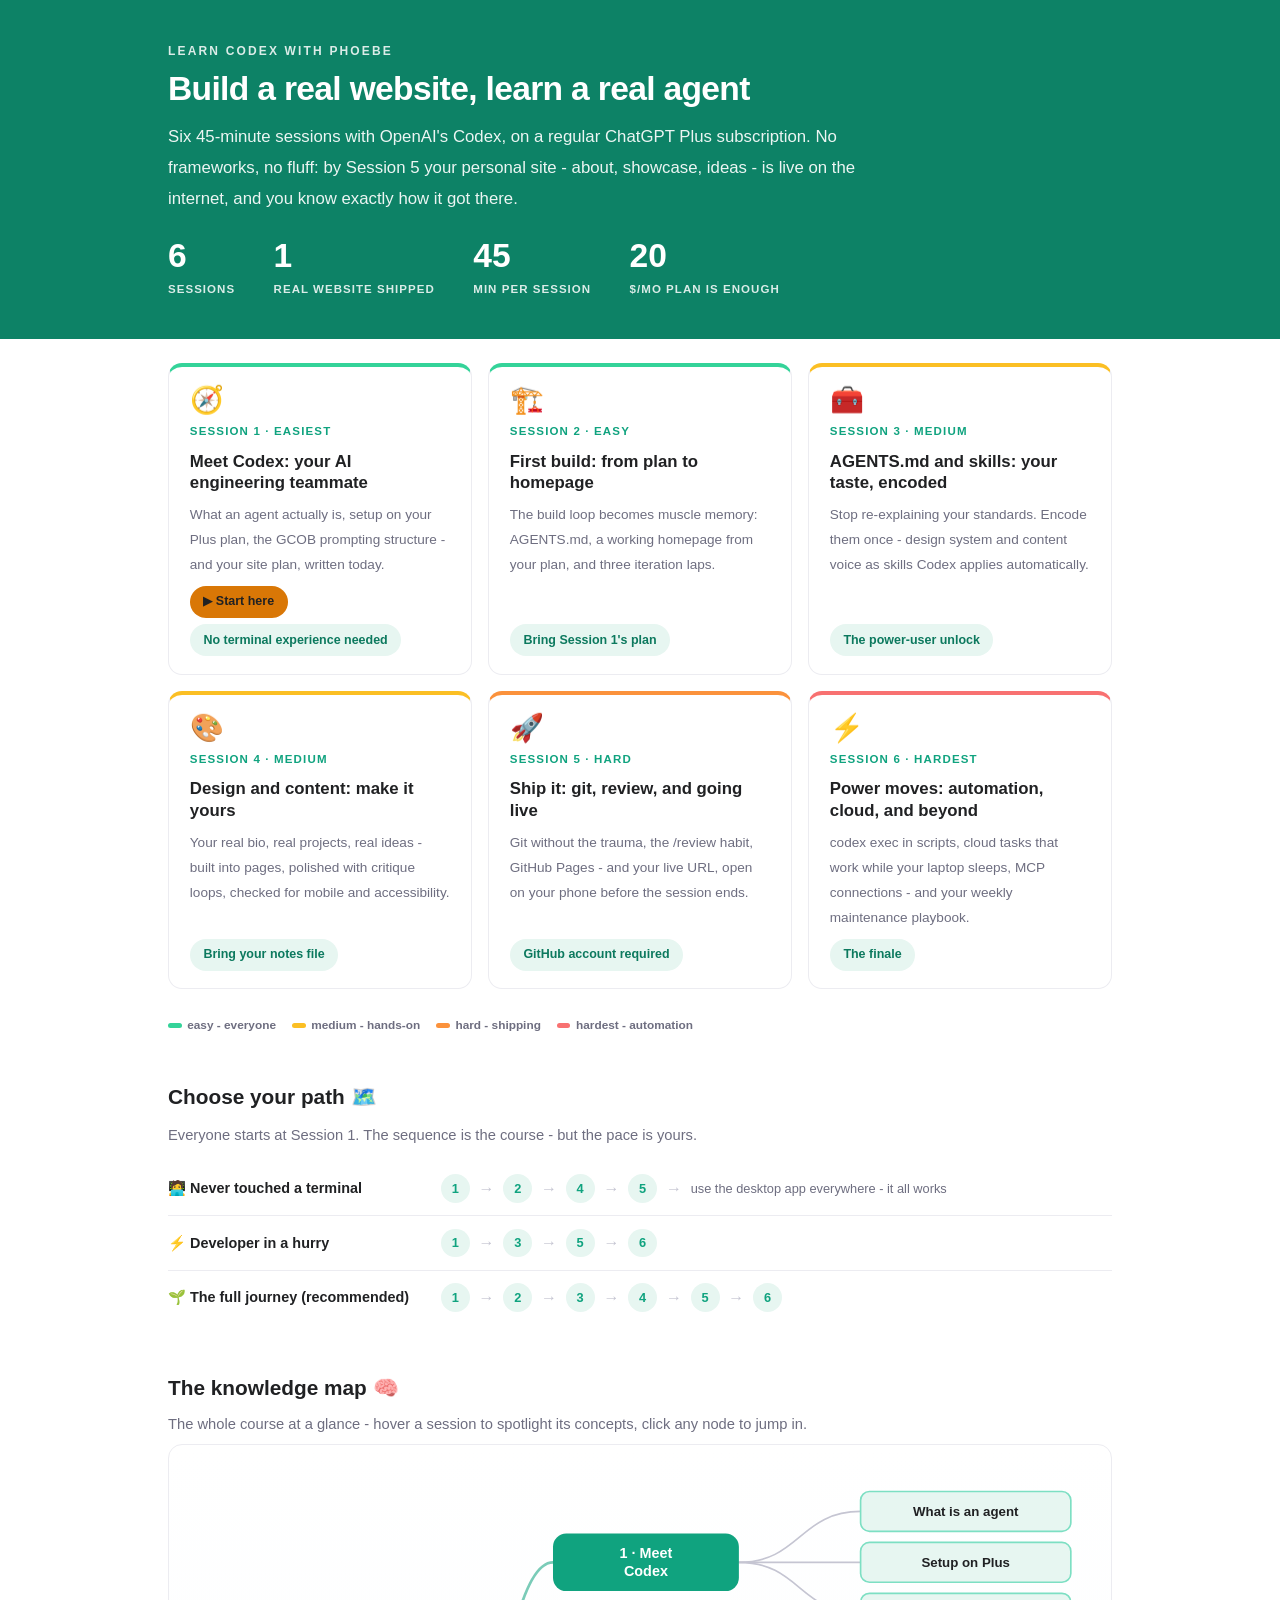
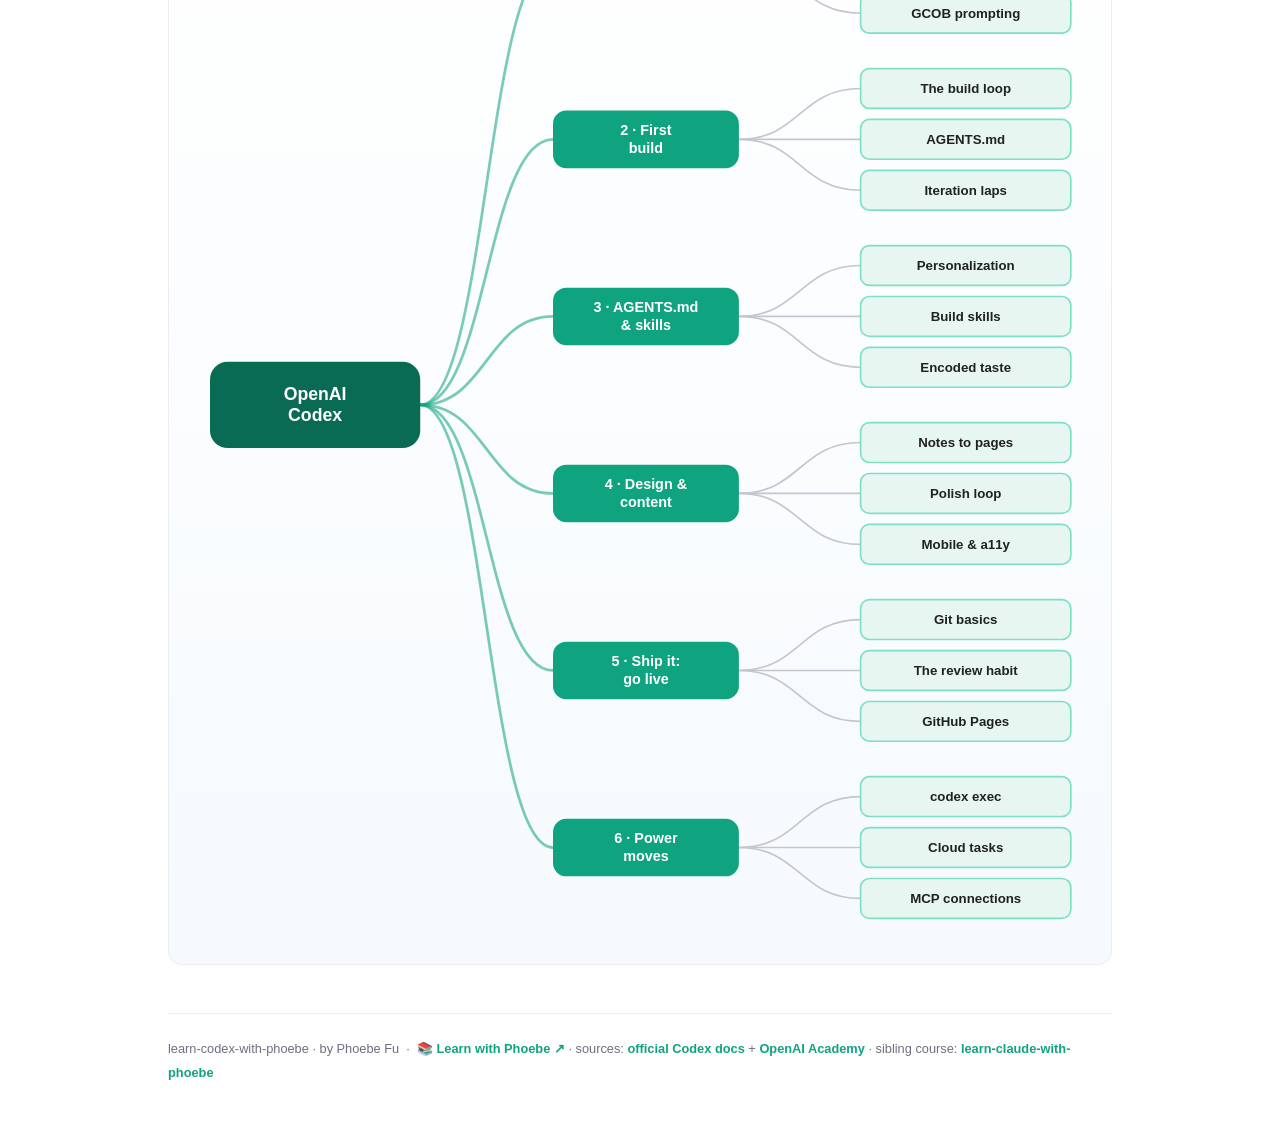
==== commit 2520fc25: "Raise every text-on-fill pair to WCAG AA (lowest was 2.9:1) 11 rule(s) drew text on a solid fill bel" ====
--- a/index.html
+++ b/index.html
@@ -19,7 +19,7 @@
 <meta name="twitter:image" content="https://phoebefu6.github.io/learn-codex-with-phoebe/assets/og-cover.png">
 <!-- social:end -->
 <title>learn codex with phoebe - build a real website in six sessions</title>
-<link rel="stylesheet" href="assets/style.css?v=21">
+<link rel="stylesheet" href="assets/style.css?v=22">
 <style>
   .stats-row { display: flex; gap: 2.4rem; margin-top: 1.5rem; flex-wrap: wrap; }
   .stat b { display: block; font-size: 2.1rem; font-weight: 800; line-height: 1.05; font-variant-numeric: tabular-nums; }
--- a/assets/style.css
+++ b/assets/style.css
@@ -2,6 +2,8 @@
    Accent: indigo #10A37F · Ink: #202123 · Flagship: amber #D97706 */
 
 :root {
+  --indigo-solid: #0D8266;
+  --indigo-text: #0C795E;
   --indigo: #10A37F;
   --indigo-deep: #0A6B54;
   --indigo-mid: #2FBF96;
@@ -38,7 +40,7 @@
 
 /* ---------- header band ---------- */
 .masthead {
-  background: var(--indigo);
+  background: var(--indigo-solid);
   color: #fff;
   padding: 2.5rem 0 2.25rem;
 }
@@ -70,7 +72,7 @@
   font-weight: 600;
   white-space: nowrap;
 }
-.chip.level { background: #fff; color: var(--indigo); }
+.chip.level { background: #fff; color: var(--indigo-text); }
 .chip.audience { background: rgba(255,255,255,.16); color: #fff; border: 1px solid rgba(255,255,255,.35); }
 .chip.time { background: var(--ink); color: #fff; font-variant-numeric: tabular-nums; }
 
@@ -118,7 +120,7 @@
   transition: all .15s ease;
 }
 .btn:hover { border-color: var(--indigo); color: var(--indigo); }
-.btn.primary { background: var(--indigo); border-color: var(--indigo); color: #fff; }
+.btn.primary { background: var(--indigo-solid); border-color: var(--indigo-solid); color: #fff; }
 .btn.primary:hover { background: var(--indigo-deep); }
 
 /* ---------- sections ---------- */
@@ -152,7 +154,7 @@
   text-transform: uppercase;
   letter-spacing: .08em;
 }
-.tag.concept { background: var(--indigo-50); color: var(--indigo); }
+.tag.concept { background: var(--indigo-50); color: var(--indigo-text); }
 .tag.demo { background: var(--amber-50); color: var(--amber-ink); }
 .tag.exercise { background: var(--ink); color: #fff; }
 
@@ -168,7 +170,7 @@
   border-radius: 999px;
   flex: none;
 }
-.mode.live { background: var(--indigo); color: #fff; }
+.mode.live { background: var(--indigo-solid); color: #fff; }
 .mode.self { background: #fff; color: var(--muted); border: 1px solid var(--hairline); }
 
 /* ---------- accordions ---------- */
@@ -220,8 +222,8 @@
   font-size: .78rem;
   font-weight: 600;
 }
-.pill.solid { background: var(--indigo); color: #fff; }
-.pill.light { background: var(--indigo-50); color: var(--indigo); }
+.pill.solid { background: var(--indigo-solid); color: #fff; }
+.pill.light { background: var(--indigo-50); color: var(--indigo-text); }
 .pill.inkpill { background: var(--ink); color: #fff; }
 .pill.amber, .pill.peach { background: var(--amber); color: var(--ink); }
 .pill.bare { color: var(--faint); }
@@ -270,7 +272,7 @@
   position: absolute;
   top: -0.7rem;
   left: 1rem;
-  background: var(--indigo);
+  background: var(--indigo-solid);
   color: #fff;
   font-family: "Inter", -apple-system, sans-serif;
   font-size: .68rem;
@@ -320,7 +322,7 @@
   width: 1.7rem; height: 1.7rem;
   border-radius: 999px;
   background: var(--indigo-50);
-  color: var(--indigo);
+  color: var(--indigo-text);
   font-weight: 700;
   font-size: .85rem;
   display: inline-flex;
@@ -556,7 +558,7 @@
   font-variant-numeric: tabular-nums;
 }
 .journey a:hover { border-color: #fff; transform: scale(1.12); }
-.journey a.here { background: #fff; color: var(--indigo); border-color: #fff; }
+.journey a.here { background: #fff; color: var(--indigo-text); border-color: #fff; }
 .journey a.dd-chip { width: auto; border-radius: 999px; padding: 0 .7rem; font-size: .72rem; }
 
 /* ---------- check-yourself quiz ---------- */
@@ -584,7 +586,7 @@
   transition: all .15s ease;
 }
 .quiz-q .qopt:hover { border-color: var(--indigo); background: var(--indigo-50); }
-.quiz-q .qopt.correct { background: var(--indigo); border-color: var(--indigo); color: #fff; font-weight: 600; }
+.quiz-q .qopt.correct { background: var(--indigo-solid); border-color: var(--indigo-solid); color: #fff; font-weight: 600; }
 .quiz-q .qopt.correct::after { content: "  ✓"; }
 .quiz-q .qopt.wrong { background: #FEF2F2; border-color: #FCA5A5; color: #991B1B; animation: qshake .3s ease; }
 .quiz-q .qopt.wrong::after { content: "  ✗ try again"; font-size: .78rem; }
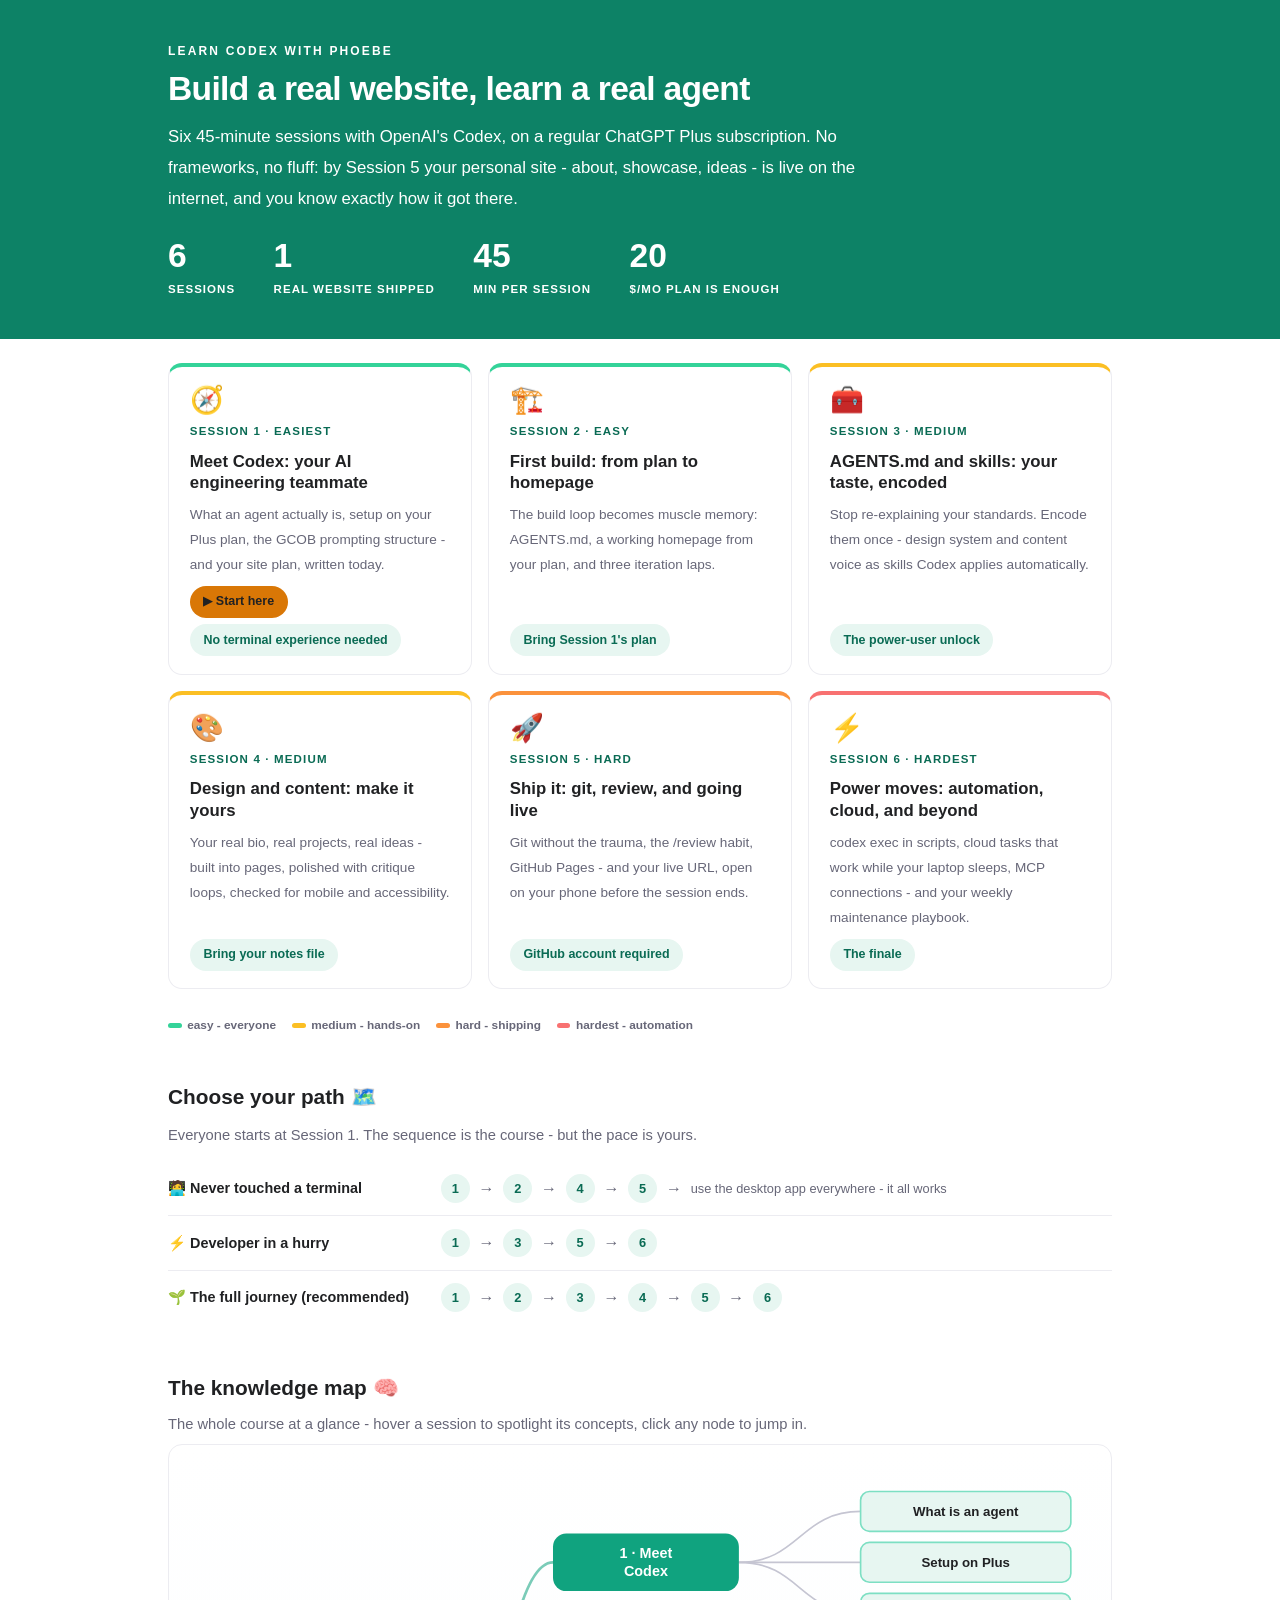
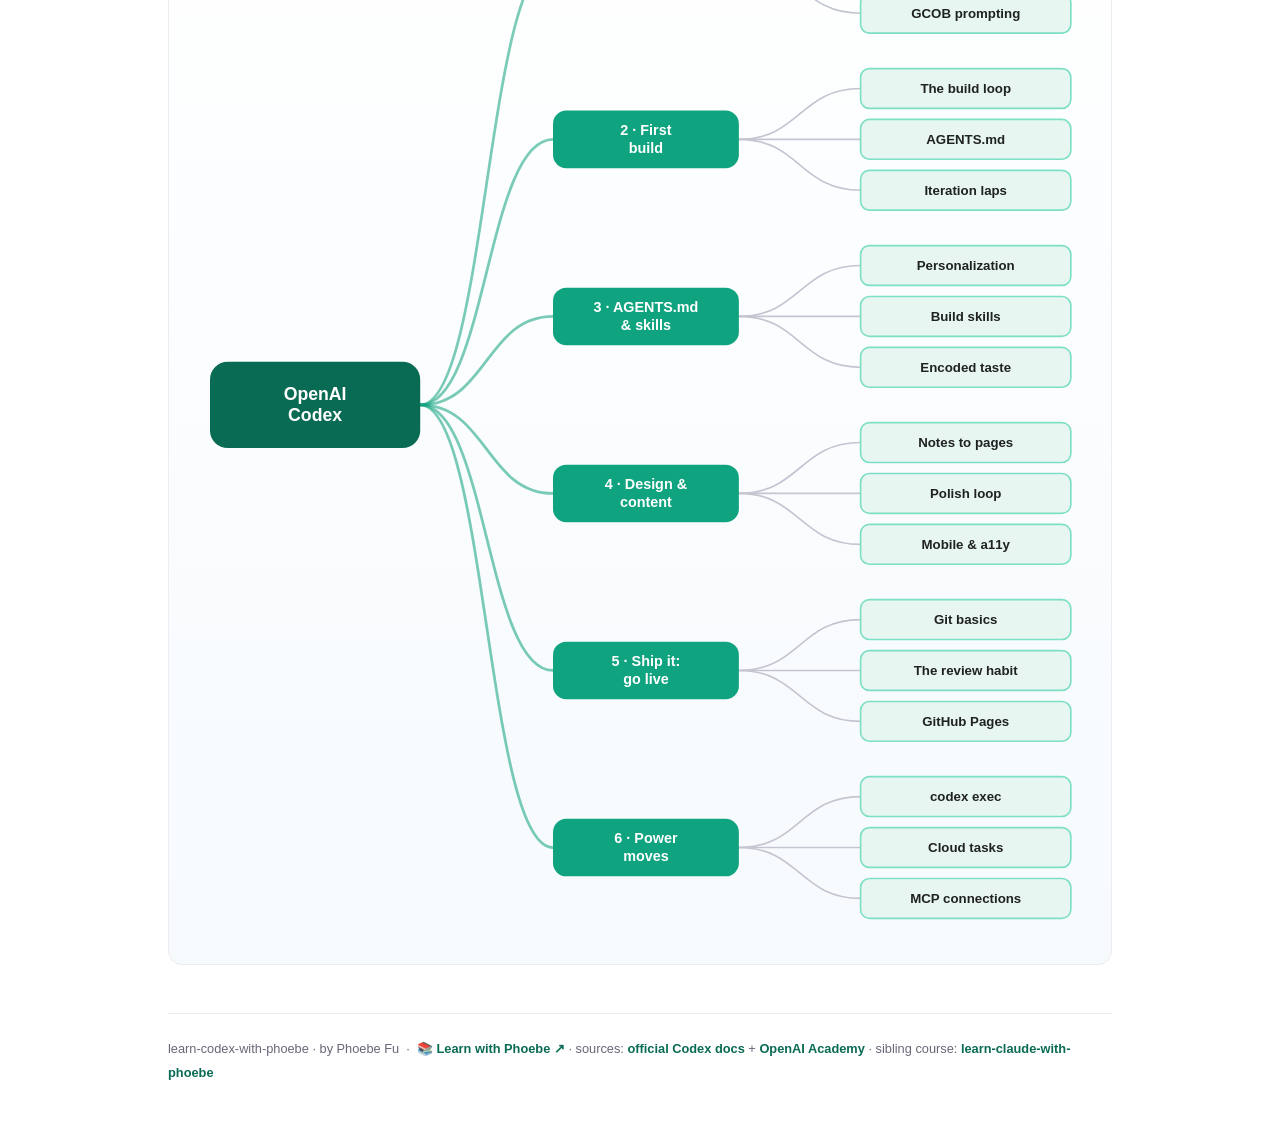
==== commit aa7efb6b: "Light surfaces everywhere: lightbox, cheat panel, code boxes; contrast and phone-width fixes Every d" ====
--- a/index.html
+++ b/index.html
@@ -19,11 +19,11 @@
 <meta name="twitter:image" content="https://phoebefu6.github.io/learn-codex-with-phoebe/assets/og-cover.png">
 <!-- social:end -->
 <title>learn codex with phoebe - build a real website in six sessions</title>
-<link rel="stylesheet" href="assets/style.css?v=22">
+<link rel="stylesheet" href="assets/style.css?v=44">
 <style>
   .stats-row { display: flex; gap: 2.4rem; margin-top: 1.5rem; flex-wrap: wrap; }
   .stat b { display: block; font-size: 2.1rem; font-weight: 800; line-height: 1.05; font-variant-numeric: tabular-nums; }
-  .stat span { font-size: .72rem; opacity: .85; text-transform: uppercase; letter-spacing: .09em; font-weight: 600; }
+  .stat span { font-size: .72rem; opacity: 1; text-transform: uppercase; letter-spacing: .09em; font-weight: 600; }
 
   .course-grid { display: grid; grid-template-columns: repeat(auto-fit, minmax(17rem, 1fr)); gap: 1rem; margin-top: 1.5rem; }
   .course-card {
@@ -56,9 +56,9 @@
   .path { display: flex; gap: .55rem; align-items: center; padding: .75rem 0; border-bottom: .5px solid var(--hairline); flex-wrap: wrap; }
   .path:last-child { border-bottom: none; }
   .path b { min-width: 16.5rem; font-size: .9rem; }
-  .path .pstep { background: var(--indigo-50); color: var(--indigo); border-radius: 999px; padding: .16rem .68rem; font-weight: 700; font-size: .8rem; text-decoration: none; transition: all .12s ease; }
+  .path .pstep { background: var(--indigo-50); color: var(--indigo-deep); border-radius: 999px; padding: .16rem .68rem; font-weight: 700; font-size: .8rem; text-decoration: none; transition: all .12s ease; }
   .path .pstep:hover { background: var(--indigo); color: #fff; }
-  .path .parr { color: var(--faint); font-weight: 700; }
+  .path .parr { color: var(--muted); font-weight: 700; }
 
   .mm-section { margin-top: 1.6rem; }
   .mm-section h2 { font-size: 1.3rem; font-weight: 800; margin-bottom: .2rem; }
@@ -71,6 +71,7 @@
   .mm-link:hover .mm-node rect { filter: brightness(1.06); }
   .mm-edge { transition: opacity .15s ease; }
 </style>
+<style>/* contrast-patch-2 */ .cnum, .course-card .cnum, .paths a, .pagefoot a, .pstep, .path .pstep { color: var(--indigo-deep); }</style>
 </head>
 <body>
 
@@ -220,6 +221,6 @@
 };
 </script>
 <script src="assets/mindmap.js?v=17"></script>
-<script src="assets/app.js?v=17"></script>
+<script src="assets/app.js?v=44"></script>
 </body>
 </html>
--- a/assets/style.css
+++ b/assets/style.css
@@ -10,15 +10,15 @@
   --indigo-soft: #7DDFC3;
   --indigo-50: #E7F6F1;
   --ink: #202123;
-  --muted: #6E6E80;
+  --muted: #676778;
   --faint: #C5C5D2;
   --hairline: #ECECF1;
   --amber: #D97706;
   --amber-ink: #3F2A05;
   --amber-50: #FDF3E3;
   --paper: #FFFFFF;
-  --code-bg: #0E1613;
-  --code-ink: #D9F2E9;
+  --code-bg: #E7F6F1;
+  --code-ink: #202123;
   --radius: 14px;
 }
 
@@ -48,7 +48,7 @@
   font-size: .75rem;
   letter-spacing: .18em;
   text-transform: uppercase;
-  opacity: .85;
+  opacity: 1;
   font-weight: 600;
 }
 .masthead h1 {
@@ -59,7 +59,7 @@
   letter-spacing: -.02em;
 }
 .masthead h1 .accent { color: inherit; }
-.masthead .sub { font-size: 1.05rem; opacity: .92; max-width: 44rem; }
+.masthead .sub { font-size: 1.05rem; opacity: 1; max-width: 44rem; }
 
 .chip-row { display: flex; flex-wrap: wrap; gap: .5rem; margin-top: 1.1rem; }
 .chip {
@@ -73,7 +73,7 @@
   white-space: nowrap;
 }
 .chip.level { background: #fff; color: var(--indigo-text); }
-.chip.audience { background: rgba(255,255,255,.16); color: #fff; border: 1px solid rgba(255,255,255,.35); }
+.chip.audience { background: rgba(255,255,255,.08); color: #fff; border: 1px solid rgba(255,255,255,.35); }
 .chip.time { background: var(--ink); color: #fff; font-variant-numeric: tabular-nums; }
 
 /* ---------- agenda bar ---------- */
@@ -226,7 +226,7 @@
 .pill.light { background: var(--indigo-50); color: var(--indigo-text); }
 .pill.inkpill { background: var(--ink); color: #fff; }
 .pill.amber, .pill.peach { background: var(--amber); color: var(--ink); }
-.pill.bare { color: var(--faint); }
+.pill.bare { color: var(--muted); }
 
 /* ---------- 4D grid ---------- */
 .grid-2 { display: grid; grid-template-columns: repeat(auto-fit, minmax(15rem, 1fr)); gap: .8rem; margin: .5rem 0 1rem; }
@@ -255,10 +255,11 @@
 table.clean td:first-child { font-weight: 600; }
 
 /* ---------- prompt boxes ---------- */
-.prompt-box {
+.prompt-box{
   position: relative;
-  background: var(--code-bg);
-  color: var(--code-ink);
+  background: #E7F6F1;
+  border: 1px solid #ECECF1;
+  color: #202123;
   border-radius: var(--radius);
   padding: 1.1rem 1.2rem;
   margin: 1rem 0 1.2rem;
@@ -268,12 +269,12 @@
   white-space: pre-wrap;
   word-break: break-word;
 }
-.prompt-box .label {
+.prompt-box .label{
   position: absolute;
   top: -0.7rem;
   left: 1rem;
-  background: var(--indigo-solid);
-  color: #fff;
+  background: #10A37F;
+  color: #202123;
   font-family: "Inter", -apple-system, sans-serif;
   font-size: .68rem;
   font-weight: 700;
@@ -284,13 +285,13 @@
 }
 .prompt-box.bad .label { background: var(--faint); color: var(--ink); }
 .prompt-box.good .label { background: var(--amber); color: var(--ink); }
-.copy-btn {
+.copy-btn{
   position: absolute;
   top: .7rem;
   right: .7rem;
-  background: rgba(255,255,255,.1);
-  border: 1px solid rgba(255,255,255,.25);
-  color: #fff;
+  background: #FFFFFF;
+  border: 1px solid #ECECF1;
+  color: #202123;
   border-radius: 999px;
   padding: .25rem .8rem;
   font-size: .72rem;
@@ -299,7 +300,7 @@
   font-family: "Inter", -apple-system, sans-serif;
   transition: background .15s ease;
 }
-.copy-btn:hover { background: rgba(255,255,255,.22); }
+.copy-btn:hover { background: #ECECF1; }
 .copy-btn.copied { background: var(--amber); border-color: var(--amber); color: var(--ink); }
 
 /* ---------- demo steps ---------- */
@@ -389,11 +390,11 @@
   gap: .4rem;
 }
 
-.lightbox {
+.lightbox{
   position: fixed;
   inset: 0;
   z-index: 100;
-  background: rgba(32,33,35,.9);
+  background: rgba(255,255,255,.97);
   display: none;
   align-items: center;
   justify-content: center;
@@ -401,8 +402,10 @@
   cursor: zoom-out;
 }
 .lightbox.open { display: flex; }
-.lightbox .inner {
+.lightbox .inner{
   background: #fff;
+  border: 1px solid #ECECF1;
+  box-shadow: 0 10px 40px rgba(32,33,35,.14);
   border-radius: var(--radius);
   padding: 2rem;
   max-width: 94vw;
@@ -410,13 +413,12 @@
   overflow: auto;
 }
 .lightbox .inner svg, .lightbox .inner img { width: min(88vw, 70rem); height: auto; }
-.lightbox .close-hint {
+.lightbox .close-hint{
   position: fixed;
   top: 1rem; right: 1.4rem;
-  color: #fff;
+  color: #202123;
   font-size: .8rem;
   font-weight: 600;
-  opacity: .8;
 }
 
 /* ---------- courses covered ---------- */
@@ -435,19 +437,20 @@
 .covered-row .note { margin-left: auto; color: var(--muted); font-size: .78rem; text-align: right; }
 
 /* ---------- cheat sheet footer ---------- */
-.cheat {
-  background: var(--ink);
-  color: #fff;
+.cheat{
+  background: #E7F6F1;
+  border: 1px solid #ECECF1;
+  color: #202123;
   border-radius: var(--radius);
   padding: 1.6rem 1.6rem 1.3rem;
   margin-top: 3rem;
 }
 .cheat h3 { font-size: 1.1rem; margin-bottom: 1rem; }
-.cheat h3 span { color: var(--indigo-soft); }
+.cheat h3 span { color: #0A6B54; }
 .cheat .grid-2 { gap: 1rem; }
 .cheat .cheat-item { border-left: 3px solid var(--indigo-mid); padding-left: .8rem; }
-.cheat .cheat-item b { display: block; font-size: .85rem; color: var(--indigo-soft); }
-.cheat .cheat-item span { font-size: .82rem; opacity: .85; }
+.cheat .cheat-item b { display: block; font-size: .85rem; color: #0A6B54; }
+.cheat .cheat-item span { font-size: .82rem; color: #202123; }
 
 footer.pagefoot {
   border-top: 1px solid var(--hairline);
@@ -542,7 +545,7 @@
   margin-top: 1.1rem;
   flex-wrap: wrap;
 }
-.journey .jlabel { font-size: .7rem; font-weight: 700; text-transform: uppercase; letter-spacing: .09em; opacity: .8; margin-right: .3rem; }
+.journey .jlabel { font-size: .7rem; font-weight: 700; text-transform: uppercase; letter-spacing: .09em; opacity: 1; margin-right: .3rem; }
 .journey a {
   width: 1.7rem; height: 1.7rem;
   border-radius: 999px;
@@ -777,3 +780,32 @@
   color: var(--pv-flag);
 }
 /* === /LWP-PATCH === */
+/* layout-patch-3: phone-width overflow (2026-10-10) */
+.sql-bar { flex-wrap: wrap; }
+@media (max-width: 480px) {
+  .covered-row { flex-wrap: wrap; }
+  .covered-row .note { margin-left: 0; text-align: left; flex-basis: 100%; }
+  details.card summary { flex-wrap: wrap; }
+  details.card summary .mini { white-space: normal; }
+  .wk, .sqlbox, .prompt-box, pre { max-width: 100%; overflow-x: auto; }
+  .mono, code, strong, .note { overflow-wrap: anywhere; }
+  select, input[type=range], label { max-width: 100%; }
+  canvas, svg, img { max-width: 100%; height: auto; }
+  .tree-kids, .tree-node-wrap, .tree-node, .rb-night, .al-row, .gd-field, .tl-row, .sl-row { max-width: 100%; overflow-x: auto; }
+  .tl-cols, .sl-cols, .bb-cols, .ev-cols, [class$="-cols"] { grid-template-columns: 1fr !important; display: grid; }
+  .tl-cols > *, .sl-cols > *, [class$="-cols"] > * { min-width: 0; max-width: 100%; }
+  .mono { white-space: normal; }
+  .er-w, .bb-lab, .tl-lev, .sl-lev { max-width: 100%; white-space: normal; }
+}
+/* contrast-patch-2b */
+.cheat a { color: var(--indigo-deep, var(--ink)); }
+.chip.audience { background: transparent; border-color: rgba(255,255,255,.55); }
+.masthead a, .masthead .sub a { color: #fff; text-decoration: underline; text-underline-offset: 2px; }
+.prompt-box b, .prompt-box strong { color: var(--indigo-deep, var(--ink)); }
+.prompt-box span, .prompt-box em, .prompt-box i { color: inherit; }
+.pp-stamp i { color: var(--ink); }
+/* contrast-patch-2 */
+.klabel, .section-kicker .klabel, details.card summary .caret, .crumb a, .toolbar .crumb a, .pagenav a, .pagefoot a, footer.pagefoot a, .pagefoot p a, .cnum, .course-card .cnum, .pill.light, .covered-row .status.light, .paths a, .tag.concept, .chip.level, .quiz-score, .mmd-launch, .mode.self, .legend .pill.light { color: var(--indigo-deep); }
+.chip.audience { background: transparent; border-color: rgba(255,255,255,.55); }
+.journey a { background: var(--indigo-deep); border-color: rgba(255,255,255,.6); }
+.skip-link { background: var(--indigo-deep); }
